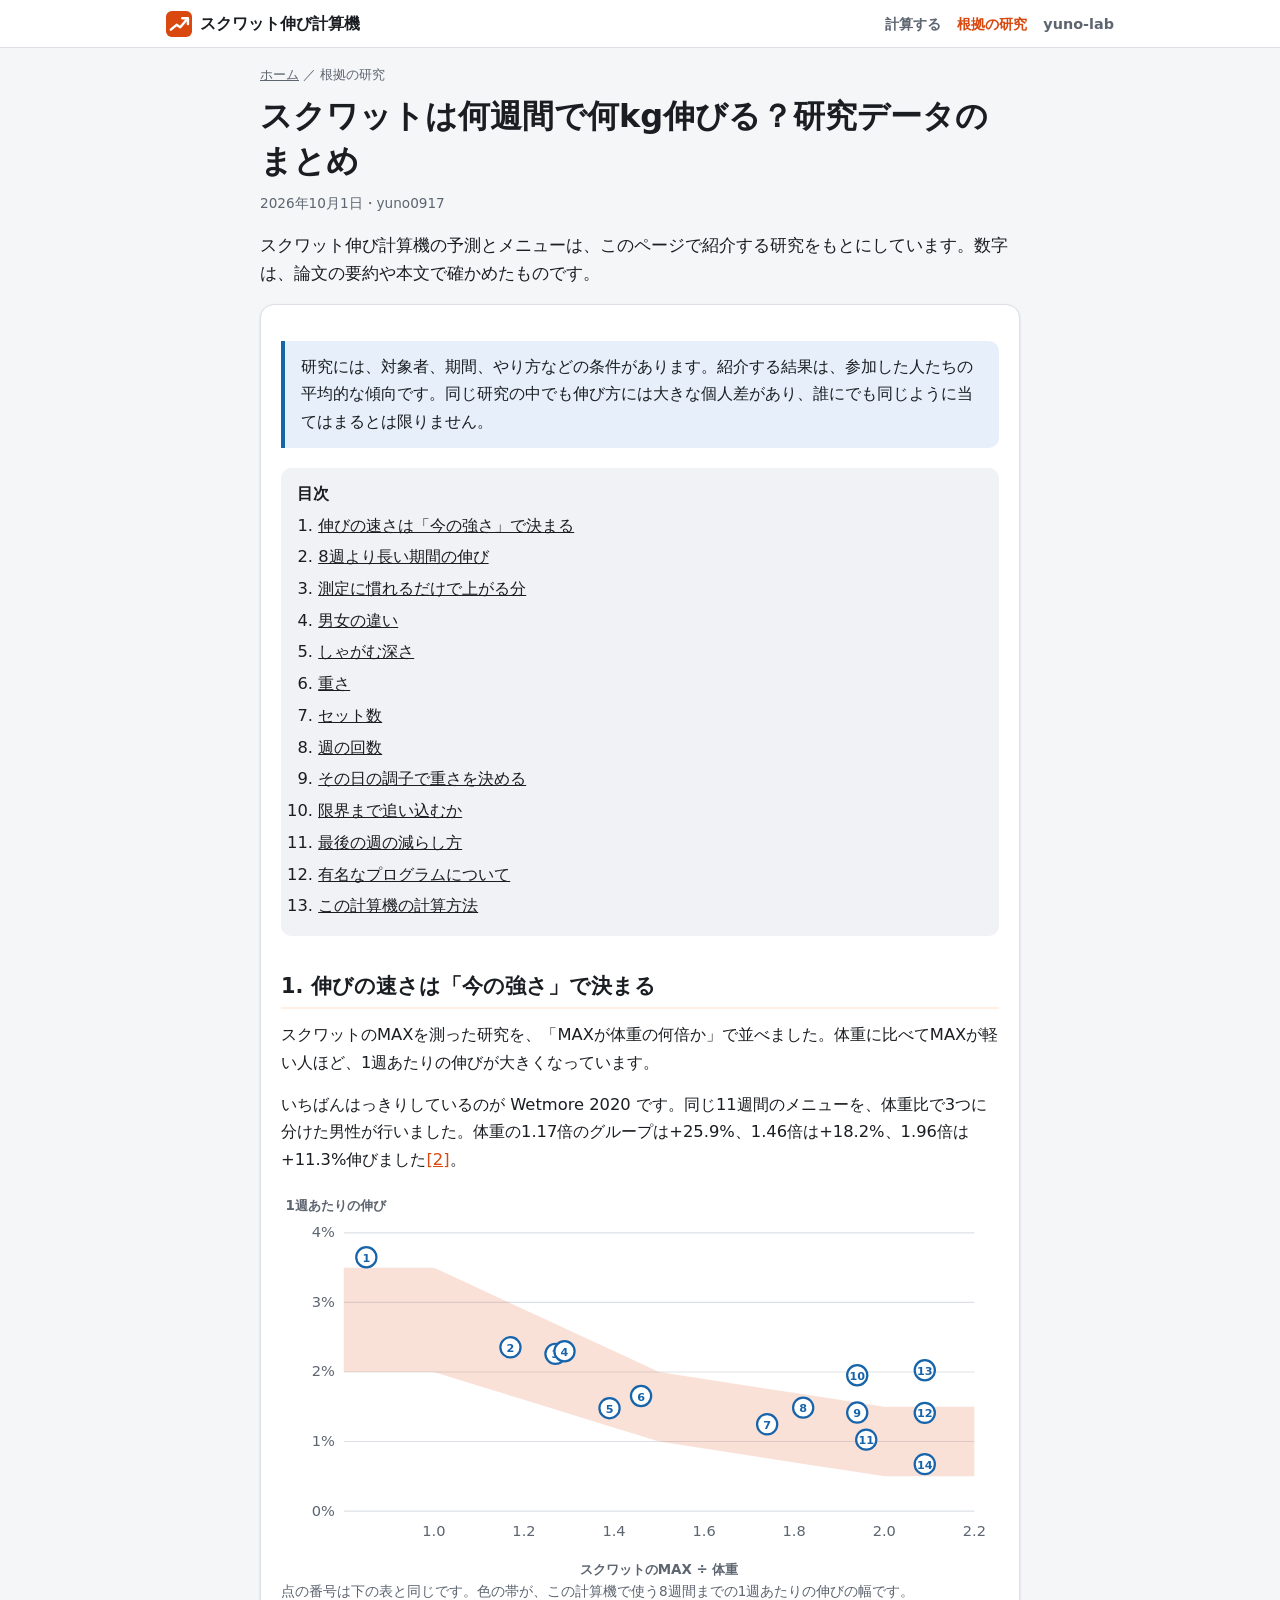
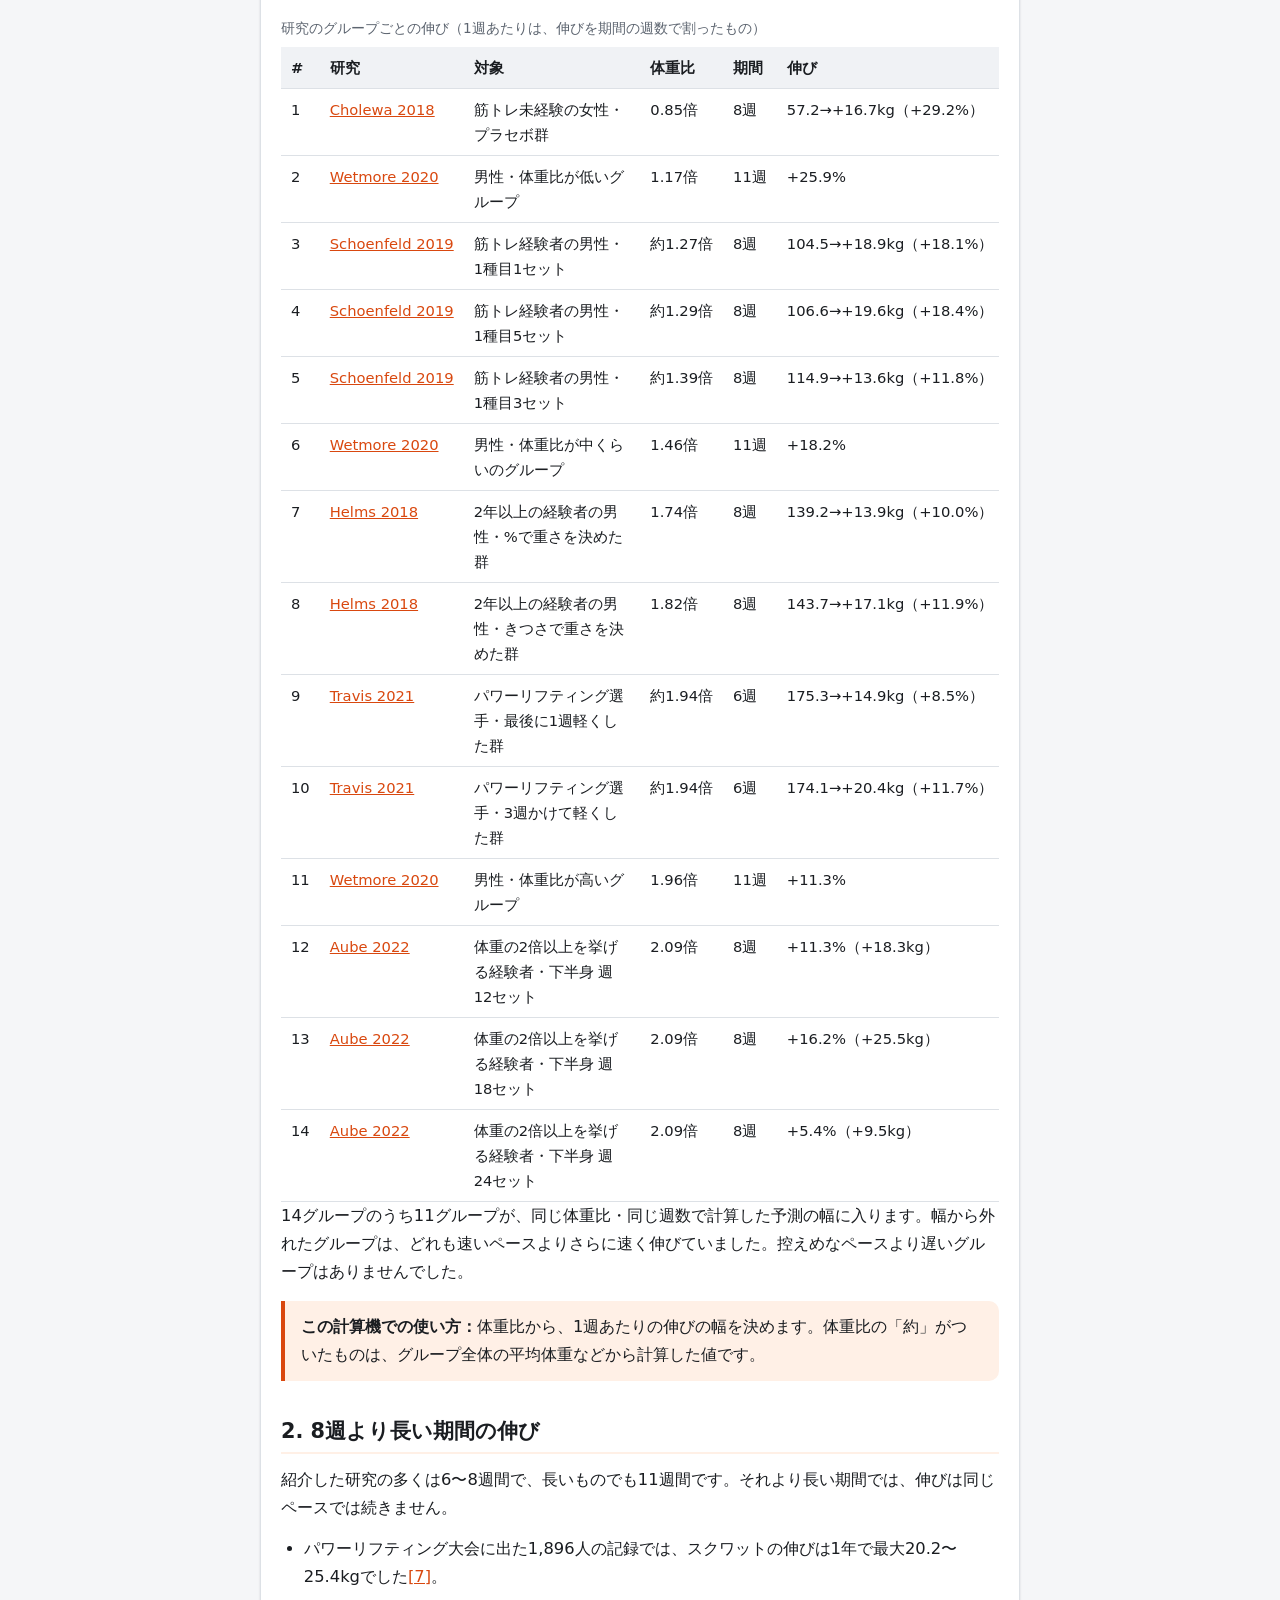
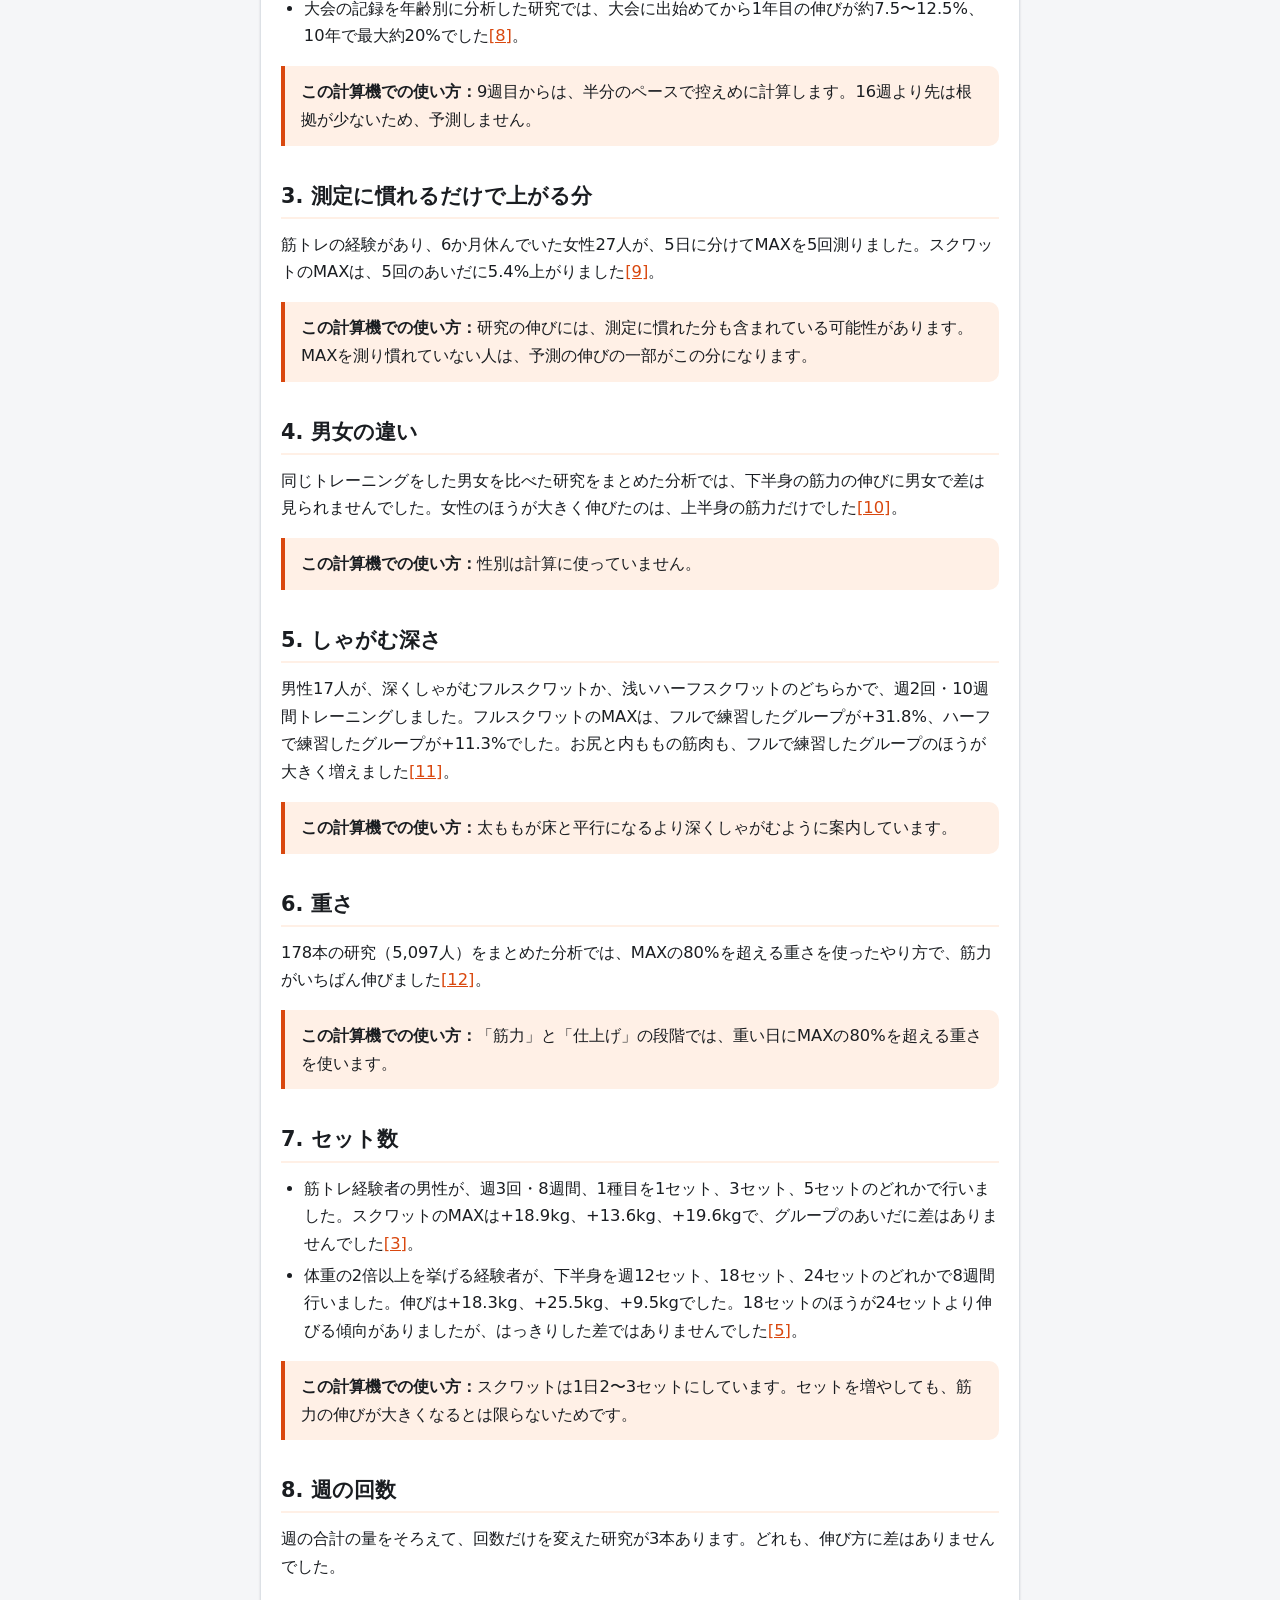
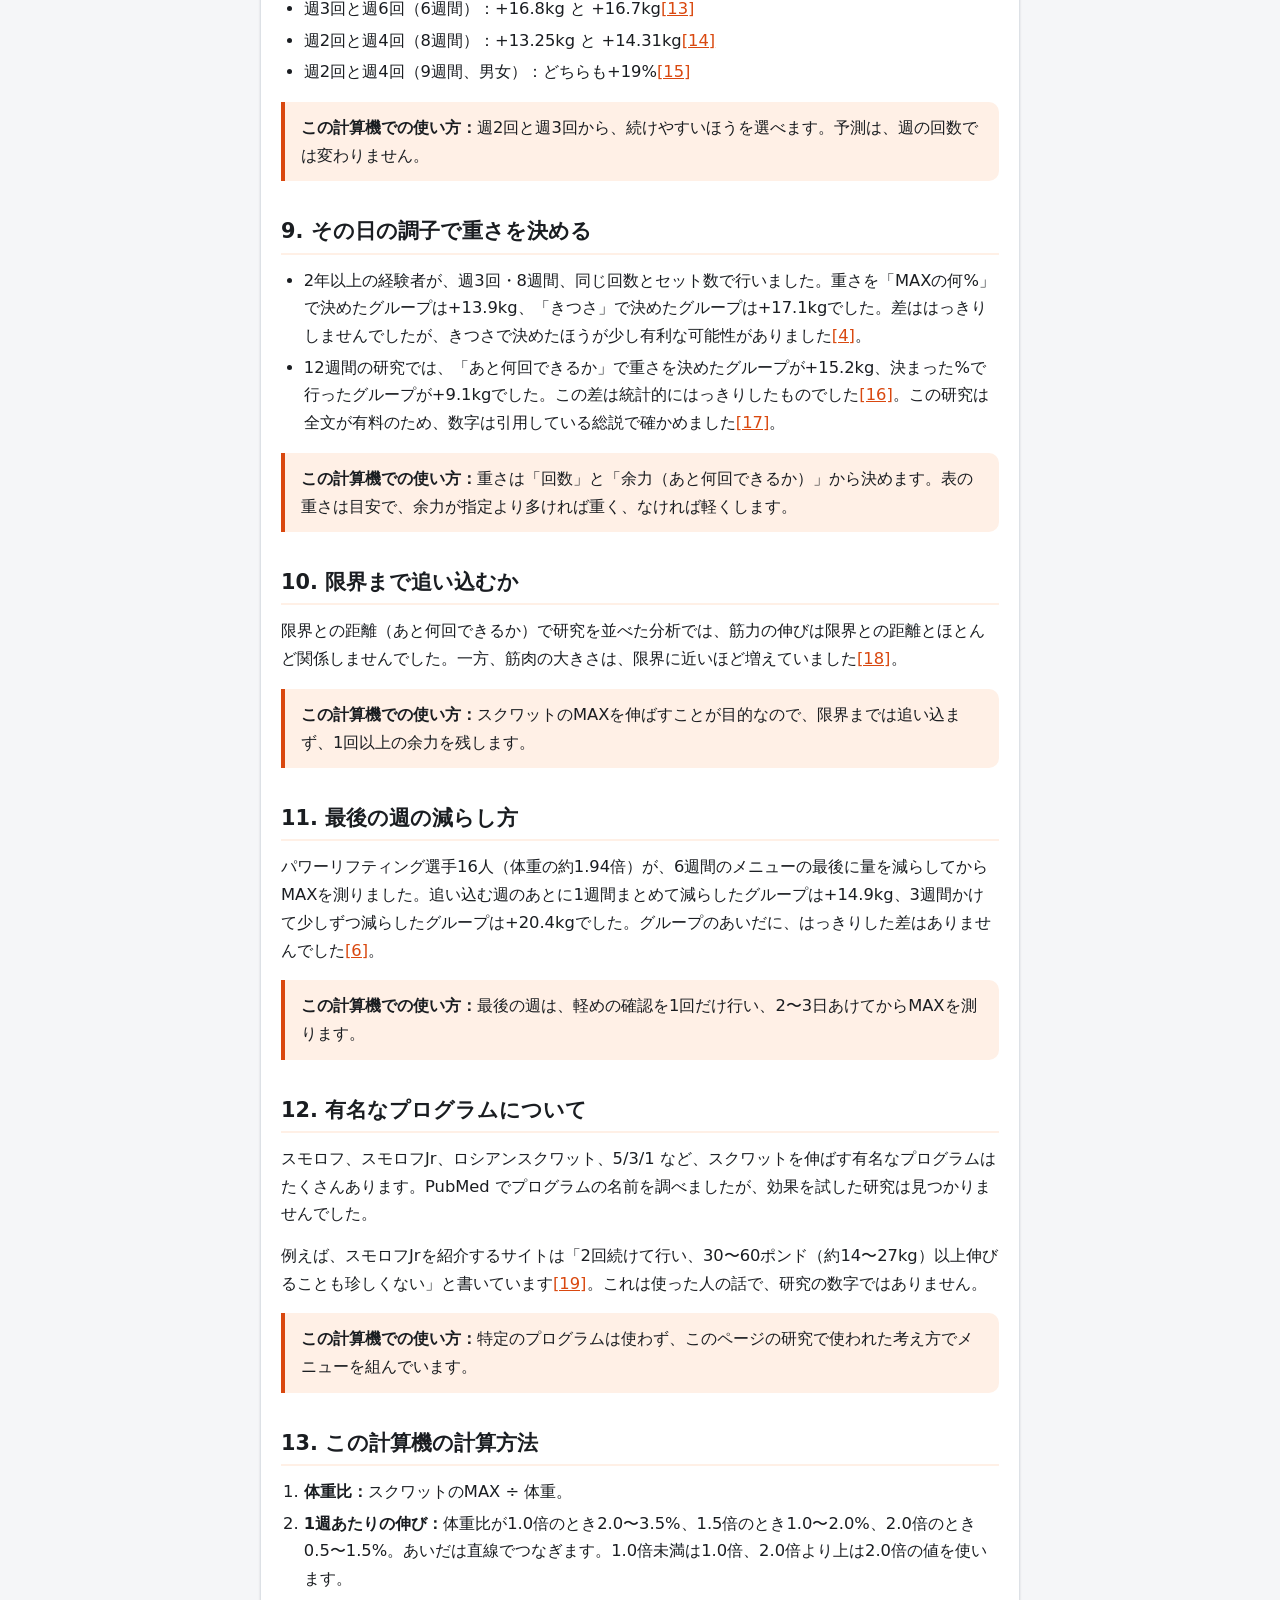
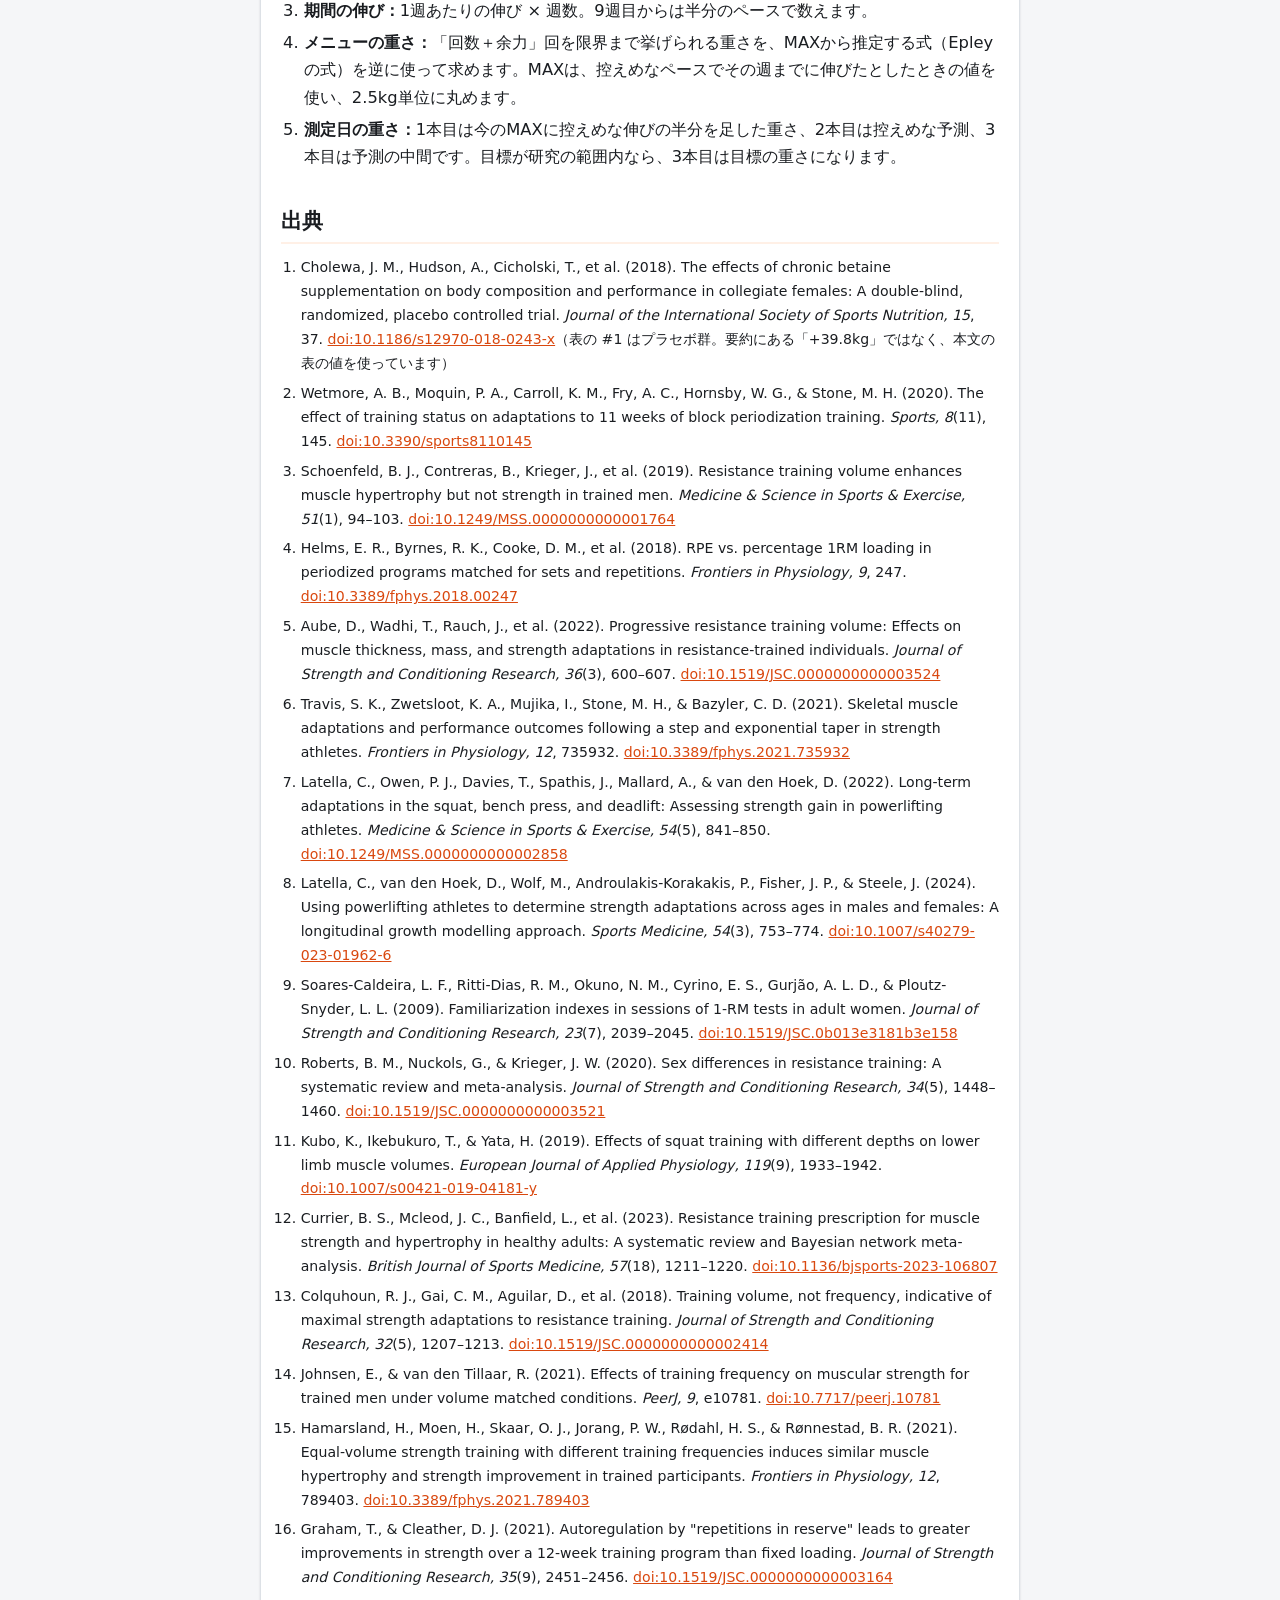
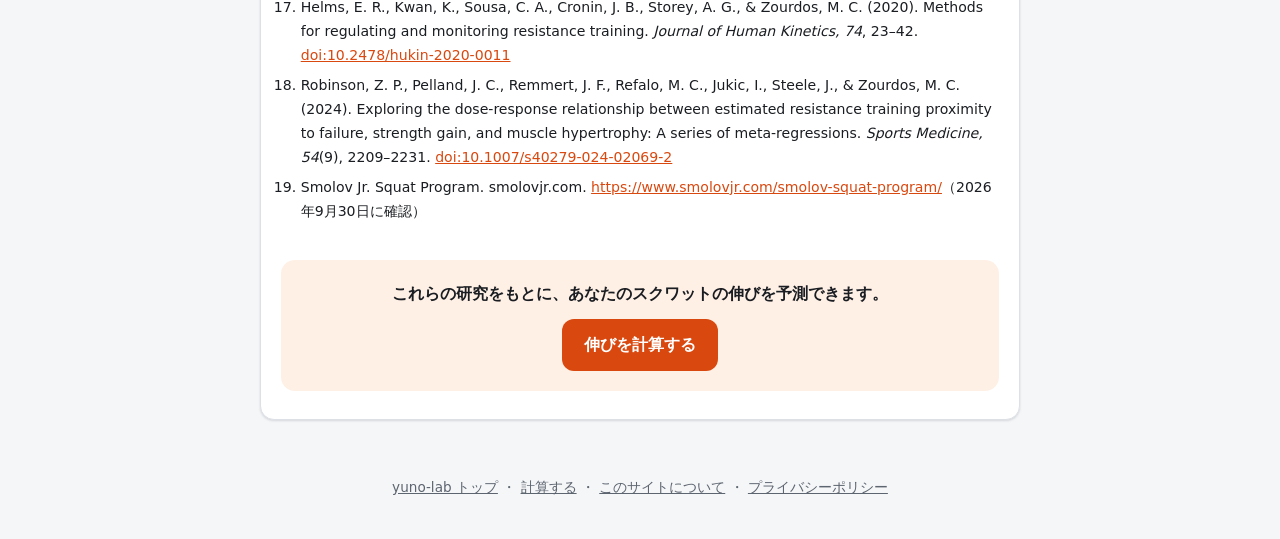
==== evidence.html @ 6ca1b0c9 "Add squat progress calculator Predicts squat 1RM gain over 4-16 weeks from strength relative to body" ====
<!doctype html>
<html lang="ja">
<head>
<meta charset="utf-8">
<meta name="viewport" content="width=device-width, initial-scale=1, viewport-fit=cover">
<title>スクワットは何週間で何kg伸びる？研究データのまとめ｜スクワット伸び計算機</title>
<meta name="description" content="スクワットのMAXが何週間でどれくらい伸びるかを、研究のデータでまとめました。今の強さ（体重比）による違い、重さ、セット数、週の回数、余力、しゃがむ深さ、最後の週の減らし方まで、出典つきで紹介します。">
<link rel="canonical" href="https://yuno-lab.com/squat-goal/evidence.html">
<meta property="og:type" content="article">
<meta property="og:title" content="スクワットは何週間で何kg伸びる？研究データのまとめ">
<meta property="og:description" content="スクワットの伸びを、今の強さ・重さ・セット数・週の回数などのテーマごとに、研究の数字で出典つきでまとめました。">
<meta property="og:url" content="https://yuno-lab.com/squat-goal/evidence.html">
<meta property="og:image" content="https://yuno-lab.com/squat-goal/og.png">
<meta name="twitter:card" content="summary_large_image">
<meta name="theme-color" content="#d9480f">
<link rel="icon" href="favicon.svg" type="image/svg+xml">
<link rel="stylesheet" href="css/style.css">
<script type="application/ld+json">
{
  "@context": "https://schema.org",
  "@type": "Article",
  "headline": "スクワットは何週間で何kg伸びる？研究データのまとめ",
  "description": "スクワットのMAXの伸びを、研究のデータでテーマごとに出典つきでまとめました。",
  "datePublished": "2026-10-01",
  "dateModified": "2026-10-01",
  "inLanguage": "ja",
  "author": { "@type": "Person", "name": "yuno0917", "url": "https://github.com/yuno0917" },
  "image": "https://yuno-lab.com/squat-goal/og.png",
  "mainEntityOfPage": "https://yuno-lab.com/squat-goal/evidence.html"
}
</script>
<script async src="https://pagead2.googlesyndication.com/pagead/js/adsbygoogle.js?client=ca-pub-7280043806672538"
     crossorigin="anonymous"></script>
</head>
<body>

<nav class="topnav" aria-label="サイト内">
  <div class="wrap">
    <a class="brand" href="index.html"><img src="favicon.svg" alt="" width="26" height="26">スクワット伸び計算機</a>
    <ul>
      <li><a class="navlink" href="index.html">計算する</a></li>
      <li><a class="navlink" href="evidence.html" aria-current="page">根拠の研究</a></li>
      <li><a class="navlink" href="/">yuno-lab</a></li>
    </ul>
  </div>
</nav>

<main class="wrap">
  <article class="post">
    <p class="breadcrumb"><a href="index.html">ホーム</a> ／ 根拠の研究</p>
    <header class="post-header">
      <h1>スクワットは何週間で何kg伸びる？研究データのまとめ</h1>
      <p class="post-meta"><time datetime="2026-10-01">2026年10月1日</time>・yuno0917</p>
      <p class="post-lead">スクワット伸び計算機の予測とメニューは、このページで紹介する研究をもとにしています。数字は、論文の要約や本文で確かめたものです。</p>
    </header>

    <div class="card post-body">
      <div class="callout info">
        <p>研究には、対象者、期間、やり方などの条件があります。紹介する結果は、参加した人たちの平均的な傾向です。同じ研究の中でも伸び方には大きな個人差があり、誰にでも同じように当てはまるとは限りません。</p>
      </div>

      <nav class="toc" aria-label="目次">
        <p>目次</p>
        <ol>
          <li><a href="#rate">伸びの速さは「今の強さ」で決まる</a></li>
          <li><a href="#long">8週より長い期間の伸び</a></li>
          <li><a href="#practice">測定に慣れるだけで上がる分</a></li>
          <li><a href="#sex">男女の違い</a></li>
          <li><a href="#depth">しゃがむ深さ</a></li>
          <li><a href="#load">重さ</a></li>
          <li><a href="#volume">セット数</a></li>
          <li><a href="#frequency">週の回数</a></li>
          <li><a href="#autoreg">その日の調子で重さを決める</a></li>
          <li><a href="#failure">限界まで追い込むか</a></li>
          <li><a href="#taper">最後の週の減らし方</a></li>
          <li><a href="#programs">有名なプログラムについて</a></li>
          <li><a href="#method">この計算機の計算方法</a></li>
        </ol>
      </nav>

      <h2 id="rate">1. 伸びの速さは「今の強さ」で決まる</h2>
      <p>スクワットのMAXを測った研究を、「MAXが体重の何倍か」で並べました。体重に比べてMAXが軽い人ほど、1週あたりの伸びが大きくなっています。</p>
      <p>いちばんはっきりしているのが Wetmore 2020 です。同じ11週間のメニューを、体重比で3つに分けた男性が行いました。体重の1.17倍のグループは+25.9%、1.46倍は+18.2%、1.96倍は+11.3%伸びました<a href="#ref-2">[2]</a>。</p>
      <div class="chart-box" id="scatter"></div>
      <p class="cite">点の番号は下の表と同じです。色の帯が、この計算機で使う8週間までの1週あたりの伸びの幅です。</p>
      <div class="table-wrap">
        <table class="data-table study-table">
          <caption>研究のグループごとの伸び（1週あたりは、伸びを期間の週数で割ったもの）</caption>
          <thead><tr><th scope="col">#</th><th scope="col">研究</th><th scope="col">対象</th><th scope="col">体重比</th><th scope="col">期間</th><th scope="col">伸び</th><th scope="col">1週あたり</th></tr></thead>
          <tbody id="study-rows"></tbody>
        </table>
      </div>
      <p>14グループのうち<span id="coverage">11</span>グループが、同じ体重比・同じ週数で計算した予測の幅に入ります。幅から外れたグループは、どれも速いペースよりさらに速く伸びていました。控えめなペースより遅いグループはありませんでした。</p>
      <div class="callout">
        <p><strong>この計算機での使い方：</strong>体重比から、1週あたりの伸びの幅を決めます。体重比の「約」がついたものは、グループ全体の平均体重などから計算した値です。</p>
      </div>

      <h2 id="long">2. 8週より長い期間の伸び</h2>
      <p>紹介した研究の多くは6〜8週間で、長いものでも11週間です。それより長い期間では、伸びは同じペースでは続きません。</p>
      <ul>
        <li>パワーリフティング大会に出た1,896人の記録では、スクワットの伸びは1年で最大20.2〜25.4kgでした<a href="#ref-7">[7]</a>。</li>
        <li>大会の記録を年齢別に分析した研究では、大会に出始めてから1年目の伸びが約7.5〜12.5%、10年で最大約20%でした<a href="#ref-8">[8]</a>。</li>
      </ul>
      <div class="callout">
        <p><strong>この計算機での使い方：</strong>9週目からは、半分のペースで控えめに計算します。16週より先は根拠が少ないため、予測しません。</p>
      </div>

      <h2 id="practice">3. 測定に慣れるだけで上がる分</h2>
      <p>筋トレの経験があり、6か月休んでいた女性27人が、5日に分けてMAXを5回測りました。スクワットのMAXは、5回のあいだに5.4%上がりました<a href="#ref-9">[9]</a>。</p>
      <div class="callout">
        <p><strong>この計算機での使い方：</strong>研究の伸びには、測定に慣れた分も含まれている可能性があります。MAXを測り慣れていない人は、予測の伸びの一部がこの分になります。</p>
      </div>

      <h2 id="sex">4. 男女の違い</h2>
      <p>同じトレーニングをした男女を比べた研究をまとめた分析では、下半身の筋力の伸びに男女で差は見られませんでした。女性のほうが大きく伸びたのは、上半身の筋力だけでした<a href="#ref-10">[10]</a>。</p>
      <div class="callout">
        <p><strong>この計算機での使い方：</strong>性別は計算に使っていません。</p>
      </div>

      <h2 id="depth">5. しゃがむ深さ</h2>
      <p>男性17人が、深くしゃがむフルスクワットか、浅いハーフスクワットのどちらかで、週2回・10週間トレーニングしました。フルスクワットのMAXは、フルで練習したグループが+31.8%、ハーフで練習したグループが+11.3%でした。お尻と内ももの筋肉も、フルで練習したグループのほうが大きく増えました<a href="#ref-11">[11]</a>。</p>
      <div class="callout">
        <p><strong>この計算機での使い方：</strong>太ももが床と平行になるより深くしゃがむように案内しています。</p>
      </div>

      <h2 id="load">6. 重さ</h2>
      <p>178本の研究（5,097人）をまとめた分析では、MAXの80%を超える重さを使ったやり方で、筋力がいちばん伸びました<a href="#ref-12">[12]</a>。</p>
      <div class="callout">
        <p><strong>この計算機での使い方：</strong>「筋力」と「仕上げ」の段階では、重い日にMAXの80%を超える重さを使います。</p>
      </div>

      <h2 id="volume">7. セット数</h2>
      <ul>
        <li>筋トレ経験者の男性が、週3回・8週間、1種目を1セット、3セット、5セットのどれかで行いました。スクワットのMAXは+18.9kg、+13.6kg、+19.6kgで、グループのあいだに差はありませんでした<a href="#ref-3">[3]</a>。</li>
        <li>体重の2倍以上を挙げる経験者が、下半身を週12セット、18セット、24セットのどれかで8週間行いました。伸びは+18.3kg、+25.5kg、+9.5kgでした。18セットのほうが24セットより伸びる傾向がありましたが、はっきりした差ではありませんでした<a href="#ref-5">[5]</a>。</li>
      </ul>
      <div class="callout">
        <p><strong>この計算機での使い方：</strong>スクワットは1日2〜3セットにしています。セットを増やしても、筋力の伸びが大きくなるとは限らないためです。</p>
      </div>

      <h2 id="frequency">8. 週の回数</h2>
      <p>週の合計の量をそろえて、回数だけを変えた研究が3本あります。どれも、伸び方に差はありませんでした。</p>
      <ul>
        <li>週3回と週6回（6週間）：+16.8kg と +16.7kg<a href="#ref-13">[13]</a></li>
        <li>週2回と週4回（8週間）：+13.25kg と +14.31kg<a href="#ref-14">[14]</a></li>
        <li>週2回と週4回（9週間、男女）：どちらも+19%<a href="#ref-15">[15]</a></li>
      </ul>
      <div class="callout">
        <p><strong>この計算機での使い方：</strong>週2回と週3回から、続けやすいほうを選べます。予測は、週の回数では変わりません。</p>
      </div>

      <h2 id="autoreg">9. その日の調子で重さを決める</h2>
      <ul>
        <li>2年以上の経験者が、週3回・8週間、同じ回数とセット数で行いました。重さを「MAXの何%」で決めたグループは+13.9kg、「きつさ」で決めたグループは+17.1kgでした。差ははっきりしませんでしたが、きつさで決めたほうが少し有利な可能性がありました<a href="#ref-4">[4]</a>。</li>
        <li>12週間の研究では、「あと何回できるか」で重さを決めたグループが+15.2kg、決まった%で行ったグループが+9.1kgでした。この差は統計的にはっきりしたものでした<a href="#ref-16">[16]</a>。この研究は全文が有料のため、数字は引用している総説で確かめました<a href="#ref-17">[17]</a>。</li>
      </ul>
      <div class="callout">
        <p><strong>この計算機での使い方：</strong>重さは「回数」と「余力（あと何回できるか）」から決めます。表の重さは目安で、余力が指定より多ければ重く、なければ軽くします。</p>
      </div>

      <h2 id="failure">10. 限界まで追い込むか</h2>
      <p>限界との距離（あと何回できるか）で研究を並べた分析では、筋力の伸びは限界との距離とほとんど関係しませんでした。一方、筋肉の大きさは、限界に近いほど増えていました<a href="#ref-18">[18]</a>。</p>
      <div class="callout">
        <p><strong>この計算機での使い方：</strong>スクワットのMAXを伸ばすことが目的なので、限界までは追い込まず、1回以上の余力を残します。</p>
      </div>

      <h2 id="taper">11. 最後の週の減らし方</h2>
      <p>パワーリフティング選手16人（体重の約1.94倍）が、6週間のメニューの最後に量を減らしてからMAXを測りました。追い込む週のあとに1週間まとめて減らしたグループは+14.9kg、3週間かけて少しずつ減らしたグループは+20.4kgでした。グループのあいだに、はっきりした差はありませんでした<a href="#ref-6">[6]</a>。</p>
      <div class="callout">
        <p><strong>この計算機での使い方：</strong>最後の週は、軽めの確認を1回だけ行い、2〜3日あけてからMAXを測ります。</p>
      </div>

      <h2 id="programs">12. 有名なプログラムについて</h2>
      <p>スモロフ、スモロフJr、ロシアンスクワット、5/3/1 など、スクワットを伸ばす有名なプログラムはたくさんあります。PubMed でプログラムの名前を調べましたが、効果を試した研究は見つかりませんでした。</p>
      <p>例えば、スモロフJrを紹介するサイトは「2回続けて行い、30〜60ポンド（約14〜27kg）以上伸びることも珍しくない」と書いています<a href="#ref-19">[19]</a>。これは使った人の話で、研究の数字ではありません。</p>
      <div class="callout">
        <p><strong>この計算機での使い方：</strong>特定のプログラムは使わず、このページの研究で使われた考え方でメニューを組んでいます。</p>
      </div>

      <h2 id="method">13. この計算機の計算方法</h2>
      <ol>
        <li><strong>体重比：</strong>スクワットのMAX ÷ 体重。</li>
        <li><strong>1週あたりの伸び：</strong>体重比が1.0倍のとき2.0〜3.5%、1.5倍のとき1.0〜2.0%、2.0倍のとき0.5〜1.5%。あいだは直線でつなぎます。1.0倍未満は1.0倍、2.0倍より上は2.0倍の値を使います。</li>
        <li><strong>期間の伸び：</strong>1週あたりの伸び × 週数。9週目からは半分のペースで数えます。</li>
        <li><strong>メニューの重さ：</strong>「回数＋余力」回を限界まで挙げられる重さを、MAXから推定する式（Epley の式）を逆に使って求めます。MAXは、控えめなペースでその週までに伸びたとしたときの値を使い、2.5kg単位に丸めます。</li>
        <li><strong>測定日の重さ：</strong>1本目は今のMAXに控えめな伸びの半分を足した重さ、2本目は控えめな予測、3本目は予測の中間です。目標が研究の範囲内なら、3本目は目標の重さになります。</li>
      </ol>

      <h2 id="refs">出典</h2>
      <ol class="ref-list">
        <li id="ref-1">Cholewa, J. M., Hudson, A., Cicholski, T., et al. (2018). The effects of chronic betaine supplementation on body composition and performance in collegiate females: A double-blind, randomized, placebo controlled trial. <i>Journal of the International Society of Sports Nutrition, 15</i>, 37. <a href="https://doi.org/10.1186/s12970-018-0243-x">doi:10.1186/s12970-018-0243-x</a>（表の #1 はプラセボ群。要約にある「+39.8kg」ではなく、本文の表の値を使っています）</li>
        <li id="ref-2">Wetmore, A. B., Moquin, P. A., Carroll, K. M., Fry, A. C., Hornsby, W. G., &amp; Stone, M. H. (2020). The effect of training status on adaptations to 11 weeks of block periodization training. <i>Sports, 8</i>(11), 145. <a href="https://doi.org/10.3390/sports8110145">doi:10.3390/sports8110145</a></li>
        <li id="ref-3">Schoenfeld, B. J., Contreras, B., Krieger, J., et al. (2019). Resistance training volume enhances muscle hypertrophy but not strength in trained men. <i>Medicine &amp; Science in Sports &amp; Exercise, 51</i>(1), 94–103. <a href="https://doi.org/10.1249/MSS.0000000000001764">doi:10.1249/MSS.0000000000001764</a></li>
        <li id="ref-4">Helms, E. R., Byrnes, R. K., Cooke, D. M., et al. (2018). RPE vs. percentage 1RM loading in periodized programs matched for sets and repetitions. <i>Frontiers in Physiology, 9</i>, 247. <a href="https://doi.org/10.3389/fphys.2018.00247">doi:10.3389/fphys.2018.00247</a></li>
        <li id="ref-5">Aube, D., Wadhi, T., Rauch, J., et al. (2022). Progressive resistance training volume: Effects on muscle thickness, mass, and strength adaptations in resistance-trained individuals. <i>Journal of Strength and Conditioning Research, 36</i>(3), 600–607. <a href="https://doi.org/10.1519/JSC.0000000000003524">doi:10.1519/JSC.0000000000003524</a></li>
        <li id="ref-6">Travis, S. K., Zwetsloot, K. A., Mujika, I., Stone, M. H., &amp; Bazyler, C. D. (2021). Skeletal muscle adaptations and performance outcomes following a step and exponential taper in strength athletes. <i>Frontiers in Physiology, 12</i>, 735932. <a href="https://doi.org/10.3389/fphys.2021.735932">doi:10.3389/fphys.2021.735932</a></li>
        <li id="ref-7">Latella, C., Owen, P. J., Davies, T., Spathis, J., Mallard, A., &amp; van den Hoek, D. (2022). Long-term adaptations in the squat, bench press, and deadlift: Assessing strength gain in powerlifting athletes. <i>Medicine &amp; Science in Sports &amp; Exercise, 54</i>(5), 841–850. <a href="https://doi.org/10.1249/MSS.0000000000002858">doi:10.1249/MSS.0000000000002858</a></li>
        <li id="ref-8">Latella, C., van den Hoek, D., Wolf, M., Androulakis-Korakakis, P., Fisher, J. P., &amp; Steele, J. (2024). Using powerlifting athletes to determine strength adaptations across ages in males and females: A longitudinal growth modelling approach. <i>Sports Medicine, 54</i>(3), 753–774. <a href="https://doi.org/10.1007/s40279-023-01962-6">doi:10.1007/s40279-023-01962-6</a></li>
        <li id="ref-9">Soares-Caldeira, L. F., Ritti-Dias, R. M., Okuno, N. M., Cyrino, E. S., Gurjão, A. L. D., &amp; Ploutz-Snyder, L. L. (2009). Familiarization indexes in sessions of 1-RM tests in adult women. <i>Journal of Strength and Conditioning Research, 23</i>(7), 2039–2045. <a href="https://doi.org/10.1519/JSC.0b013e3181b3e158">doi:10.1519/JSC.0b013e3181b3e158</a></li>
        <li id="ref-10">Roberts, B. M., Nuckols, G., &amp; Krieger, J. W. (2020). Sex differences in resistance training: A systematic review and meta-analysis. <i>Journal of Strength and Conditioning Research, 34</i>(5), 1448–1460. <a href="https://doi.org/10.1519/JSC.0000000000003521">doi:10.1519/JSC.0000000000003521</a></li>
        <li id="ref-11">Kubo, K., Ikebukuro, T., &amp; Yata, H. (2019). Effects of squat training with different depths on lower limb muscle volumes. <i>European Journal of Applied Physiology, 119</i>(9), 1933–1942. <a href="https://doi.org/10.1007/s00421-019-04181-y">doi:10.1007/s00421-019-04181-y</a></li>
        <li id="ref-12">Currier, B. S., Mcleod, J. C., Banfield, L., et al. (2023). Resistance training prescription for muscle strength and hypertrophy in healthy adults: A systematic review and Bayesian network meta-analysis. <i>British Journal of Sports Medicine, 57</i>(18), 1211–1220. <a href="https://doi.org/10.1136/bjsports-2023-106807">doi:10.1136/bjsports-2023-106807</a></li>
        <li id="ref-13">Colquhoun, R. J., Gai, C. M., Aguilar, D., et al. (2018). Training volume, not frequency, indicative of maximal strength adaptations to resistance training. <i>Journal of Strength and Conditioning Research, 32</i>(5), 1207–1213. <a href="https://doi.org/10.1519/JSC.0000000000002414">doi:10.1519/JSC.0000000000002414</a></li>
        <li id="ref-14">Johnsen, E., &amp; van den Tillaar, R. (2021). Effects of training frequency on muscular strength for trained men under volume matched conditions. <i>PeerJ, 9</i>, e10781. <a href="https://doi.org/10.7717/peerj.10781">doi:10.7717/peerj.10781</a></li>
        <li id="ref-15">Hamarsland, H., Moen, H., Skaar, O. J., Jorang, P. W., Rødahl, H. S., &amp; Rønnestad, B. R. (2021). Equal-volume strength training with different training frequencies induces similar muscle hypertrophy and strength improvement in trained participants. <i>Frontiers in Physiology, 12</i>, 789403. <a href="https://doi.org/10.3389/fphys.2021.789403">doi:10.3389/fphys.2021.789403</a></li>
        <li id="ref-16">Graham, T., &amp; Cleather, D. J. (2021). Autoregulation by "repetitions in reserve" leads to greater improvements in strength over a 12-week training program than fixed loading. <i>Journal of Strength and Conditioning Research, 35</i>(9), 2451–2456. <a href="https://doi.org/10.1519/JSC.0000000000003164">doi:10.1519/JSC.0000000000003164</a></li>
        <li id="ref-17">Helms, E. R., Kwan, K., Sousa, C. A., Cronin, J. B., Storey, A. G., &amp; Zourdos, M. C. (2020). Methods for regulating and monitoring resistance training. <i>Journal of Human Kinetics, 74</i>, 23–42. <a href="https://doi.org/10.2478/hukin-2020-0011">doi:10.2478/hukin-2020-0011</a></li>
        <li id="ref-18">Robinson, Z. P., Pelland, J. C., Remmert, J. F., Refalo, M. C., Jukic, I., Steele, J., &amp; Zourdos, M. C. (2024). Exploring the dose-response relationship between estimated resistance training proximity to failure, strength gain, and muscle hypertrophy: A series of meta-regressions. <i>Sports Medicine, 54</i>(9), 2209–2231. <a href="https://doi.org/10.1007/s40279-024-02069-2">doi:10.1007/s40279-024-02069-2</a></li>
        <li id="ref-19">Smolov Jr. Squat Program. smolovjr.com. <a href="https://www.smolovjr.com/smolov-squat-program/">https://www.smolovjr.com/smolov-squat-program/</a>（2026年9月30日に確認）</li>
      </ol>

      <div class="cta">
        <p>これらの研究をもとに、あなたのスクワットの伸びを予測できます。</p>
        <a class="btn-link" href="index.html">伸びを計算する</a>
      </div>
    </div>
  </article>
</main>

<footer class="site-footer">
  <div class="wrap">
    <a href="/">yuno-lab トップ</a>
    <span aria-hidden="true">・</span>
    <a href="index.html">計算する</a>
    <span aria-hidden="true">・</span>
    <a href="/about.html">このサイトについて</a>
    <span aria-hidden="true">・</span>
    <a href="/privacy.html">プライバシーポリシー</a>
  </div>
</footer>

<script src="js/sq-data.js"></script>
<script src="js/sq-calc.js"></script>
<script src="js/sq-chart.js"></script>
<script>
(function () {
  'use strict';
  const SQ = window.SQ;
  const D = SQ.DATA;
  const refNum = { cholewa2018: 1, wetmore2020: 2, schoenfeld2019: 3, helms2018: 4, aube2022: 5, travis2021: 6 };
  const box = document.getElementById('scatter');
  if (box) box.append(SQ.chart.scatterChart());
  const rows = document.getElementById('study-rows');
  D.studies.forEach((s, i) => {
    const r = SQ.studyRate(s);
    const tr = document.createElement('tr');
    const gain = s.pre != null ? s.pre + '→+' + s.gain + 'kg（+' + r.pct.toFixed(1) + '%）' : '+' + r.pct.toFixed(1) + '%' + (s.gainKg ? '（+' + s.gainKg + 'kg）' : '');
    const cells = [
      String(i + 1),
      D.refs[s.ref].short,
      s.who + (s.group ? '・' + s.group : ''),
      (s.approxRatio ? '約' : '') + s.ratio.toFixed(2) + '倍',
      s.weeks + '週',
      gain,
      r.perWeek.toFixed(1) + '%'
    ];
    cells.forEach((c, ci) => {
      const td = document.createElement(ci === 1 ? 'td' : 'td');
      if (ci === 1) {
        const a = document.createElement('a');
        a.href = '#ref-' + refNum[s.ref];
        a.textContent = c;
        td.append(a);
      } else td.textContent = c;
      if (ci === 2) td.className = 'wrap';
      tr.append(td);
    });
    rows.append(tr);
  });
  const cov = SQ.bandCoverage();
  document.getElementById('coverage').textContent = String(cov.inside);
})();
</script>
</body>
</html>
---- css/style.css ----
/* BIG3 メニューメーカー */

:root {
  --bg: #f5f6f8;
  --surface: #ffffff;
  --surface-2: #f0f2f5;
  --text: #1a1d21;
  --muted: #5d6570;
  --border: #dde1e6;
  --accent: #d9480f;
  --accent-hover: #bf3f0c;
  --accent-ink: #ffffff;
  --accent-soft: #fff0e6;
  --light: #1864ab;
  --light-soft: #e7f0fa;
  --test: #a61e4d;
  --test-soft: #fcebf1;
  --acc: #5f3dc4;
  --acc-soft: #efeafd;
  --error: #c92a2a;
  --error-soft: #fdecec;
  --radius: 14px;
  --shadow: 0 1px 2px rgba(16, 24, 40, .06), 0 1px 3px rgba(16, 24, 40, .08);
  color-scheme: light;
}

@media (prefers-color-scheme: dark) {
  :root {
    --bg: #0f1216;
    --surface: #171b21;
    --surface-2: #1f252c;
    --text: #e6e8eb;
    --muted: #9aa3ad;
    --border: #2b323a;
    --accent: #ff8b4d;
    --accent-hover: #ffa06b;
    --accent-ink: #1b0d05;
    --accent-soft: #2c1a10;
    --light: #74b0f0;
    --light-soft: #132436;
    --test: #f283a9;
    --test-soft: #34161f;
    --acc: #b3a1f7;
    --acc-soft: #221c38;
    --error: #ff8787;
    --error-soft: #3a1717;
    --shadow: none;
    color-scheme: dark;
  }
}

* { box-sizing: border-box; }

html { -webkit-text-size-adjust: 100%; }

body {
  margin: 0;
  background: var(--bg);
  color: var(--text);
  font-family: "Hiragino Sans", "Hiragino Kaku Gothic ProN", "Noto Sans JP", "Yu Gothic UI", "Yu Gothic", Meiryo, system-ui, sans-serif;
  font-size: 16px;
  line-height: 1.7;
  padding-top: env(safe-area-inset-top, 0px);
  padding-bottom: env(safe-area-inset-bottom, 0px);
}

[hidden] { display: none !important; }

a { color: var(--accent); }

.wrap {
  max-width: 980px;
  margin: 0 auto;
  padding-inline: 16px;
}

/* ---- ヘッダー ---- */
.site-header { padding-block: 32px 8px; }
.eyebrow {
  display: inline-block;
  margin: 0 0 6px;
  padding: 2px 10px;
  border-radius: 999px;
  background: var(--accent-soft);
  color: var(--accent);
  font-size: .8rem;
  font-weight: 700;
}
.site-header h1 {
  margin: 0;
  font-size: clamp(1.7rem, 6vw, 2.4rem);
  line-height: 1.25;
  letter-spacing: .02em;
}
.lead { margin: 10px 0 0; color: var(--muted); max-width: 44em; }

main { padding-bottom: 32px; }

/* ---- カード ---- */
.card {
  background: var(--surface);
  border: 1px solid var(--border);
  border-radius: var(--radius);
  padding: 20px;
  margin-block: 16px;
  box-shadow: var(--shadow);
}
h2 { font-size: 1.2rem; margin: 0 0 16px; line-height: 1.4; display: flex; align-items: center; gap: 10px; }
.step-num {
  display: inline-grid;
  place-items: center;
  width: 1.7em;
  height: 1.7em;
  border-radius: 50%;
  background: var(--accent);
  color: var(--accent-ink);
  font-size: .85rem;
  flex: none;
}
.hint { color: var(--muted); font-size: .85rem; margin: 8px 0 0; }

/* ---- フォーム ---- */
fieldset { border: 0; margin: 0 0 20px; padding: 0; min-width: 0; }
legend { font-weight: 700; margin-bottom: 8px; padding: 0; }

.seg { display: flex; flex-wrap: wrap; gap: 8px; }
.seg label { position: relative; flex: 1 1 180px; }
.seg-compact label { flex-basis: 96px; }
.seg input {
  position: absolute;
  inset: 0;
  width: 100%;
  height: 100%;
  margin: 0;
  opacity: 0;
  cursor: pointer;
}
.seg span {
  display: block;
  height: 100%;
  padding: 10px 12px;
  border: 1px solid var(--border);
  border-radius: 10px;
  background: var(--surface-2);
  text-align: center;
  font-weight: 700;
  line-height: 1.4;
  cursor: pointer;
}
.seg small { display: block; margin-top: 2px; font-weight: 400; font-size: .78rem; color: var(--muted); }
.seg input:checked + span {
  border-color: var(--accent);
  background: var(--accent-soft);
  box-shadow: inset 0 0 0 1px var(--accent);
}
.seg input:focus-visible + span { outline: 3px solid var(--accent); outline-offset: 2px; }

.lifts { display: grid; gap: 10px; margin-bottom: 20px; }
.lift-row {
  display: grid;
  grid-template-columns: 15em 1fr;
  align-items: center;
  gap: 8px 12px;
  padding: 12px;
  border: 1px solid var(--border);
  border-radius: 10px;
  background: var(--surface-2);
}
.lift-name { font-weight: 700; line-height: 1.4; white-space: nowrap; }
.lift-name small { margin-left: 6px; font-weight: 400; font-size: .75rem; color: var(--muted); }
.lift-row.is-off .inputs { opacity: .45; }
.inputs { display: flex; flex-wrap: wrap; align-items: center; gap: 8px; }
.inputs .mode-reps { display: inline-flex; flex-wrap: wrap; align-items: center; gap: 8px; }
.num { display: inline-flex; align-items: center; gap: 6px; }
.num input {
  width: 6.5em;
  padding: 8px 10px;
  border: 1px solid var(--border);
  border-radius: 8px;
  background: var(--surface);
  color: var(--text);
  font: inherit;
  font-size: 1.05rem;
  font-variant-numeric: tabular-nums;
}
.num input:focus { outline: 2px solid var(--accent); outline-offset: 1px; }
.num input:disabled { cursor: not-allowed; }
.times { color: var(--muted); }
.check { display: inline-flex; align-items: center; gap: 8px; cursor: pointer; }
.check input { width: 18px; height: 18px; margin: 0; accent-color: var(--accent); flex: none; }

@media (max-width: 560px) {
  .lift-row { grid-template-columns: 1fr; }
}

.error {
  margin: 0 0 16px;
  padding: 10px 12px;
  border-radius: 8px;
  background: var(--error-soft);
  color: var(--error);
  font-weight: 700;
}

button { font: inherit; cursor: pointer; }
.primary {
  width: 100%;
  padding: 14px 20px;
  border: 0;
  border-radius: 12px;
  background: var(--accent);
  color: var(--accent-ink);
  font-size: 1.1rem;
  font-weight: 800;
  letter-spacing: .05em;
}
.primary:hover { background: var(--accent-hover); }
.primary:focus-visible, .secondary:focus-visible { outline: 3px solid var(--accent); outline-offset: 2px; }
.secondary {
  padding: 10px 16px;
  border: 1px solid var(--border);
  border-radius: 10px;
  background: var(--surface);
  color: var(--text);
  font-weight: 700;
}
.secondary:hover { border-color: var(--accent); }
.actions { display: flex; flex-wrap: wrap; gap: 8px; margin-top: 16px; }

/* ---- 結果: 概要 ---- */
.summary-meta { margin: -8px 0 12px; color: var(--muted); }
.summary-list {
  list-style: none;
  margin: 0;
  padding: 0;
  display: grid;
  grid-template-columns: repeat(auto-fit, minmax(140px, 1fr));
  gap: 8px;
}
.summary-list li {
  display: flex;
  flex-direction: column;
  padding: 10px 12px;
  border-radius: 10px;
  background: var(--surface-2);
}
.sum-name { font-weight: 700; }
.sum-val { font-variant-numeric: tabular-nums; }
.sum-tm { color: var(--muted); font-size: .85rem; font-variant-numeric: tabular-nums; }
.share-box { margin-top: 12px; }
.share-box input {
  width: 100%;
  padding: 8px 10px;
  border: 1px solid var(--border);
  border-radius: 8px;
  background: var(--surface-2);
  color: var(--text);
  font: inherit;
  font-size: .85rem;
}
.share-status { margin: 6px 0 0; color: var(--muted); font-size: .85rem; }

/* ---- 結果: 週タブ ---- */
.tabs {
  position: sticky;
  top: env(safe-area-inset-top, 0px);
  z-index: 5;
  display: flex;
  gap: 6px;
  margin-top: 8px;
  padding: 8px 2px;
  overflow-x: auto;
  background: var(--bg);
  scrollbar-width: thin;
}
.tab {
  flex: 0 0 auto;
  display: flex;
  flex-direction: column;
  align-items: center;
  min-width: 64px;
  padding: 6px 10px;
  border: 1px solid var(--border);
  border-radius: 10px;
  background: var(--surface);
  color: var(--text);
  font-weight: 700;
  line-height: 1.35;
}
.tab-tag { font-size: .7rem; color: var(--muted); }
.tab.is-light .tab-tag { color: var(--light); }
.tab.is-test .tab-tag { color: var(--test); }
.tab[aria-selected="true"] { background: var(--accent); border-color: var(--accent); color: var(--accent-ink); }
.tab[aria-selected="true"] .tab-tag { color: inherit; }
.tab:focus-visible { outline: 3px solid var(--accent); outline-offset: 2px; }

/* ---- 結果: 週と日 ---- */
.week-head h3 { margin: 12px 0 4px; font-size: 1.3rem; display: flex; align-items: center; flex-wrap: wrap; gap: 8px; }
.week-note { margin: 0 0 12px; color: var(--muted); }
.days { display: grid; grid-template-columns: repeat(auto-fill, minmax(280px, 1fr)); gap: 12px; }
.day {
  padding: 16px;
  border: 1px solid var(--border);
  border-radius: var(--radius);
  background: var(--surface);
  box-shadow: var(--shadow);
}
.day-title { margin: 0 0 10px; font-size: 1.05rem; display: flex; align-items: center; gap: 8px; }
.ex-list { list-style: none; margin: 0; padding: 0; display: grid; gap: 10px; }
.ex {
  padding: 10px 12px;
  border-left: 4px solid var(--accent);
  border-radius: 10px;
  background: var(--surface-2);
}
.ex.is-light { border-left-color: var(--light); }
.ex.ex-acc { border-left-color: var(--acc); }
.ex-top { display: flex; align-items: center; gap: 6px; font-weight: 700; }
.ex-load { display: flex; align-items: baseline; flex-wrap: wrap; gap: 4px 12px; }
.ex-weight { font-size: 1.65rem; font-weight: 800; line-height: 1.2; font-variant-numeric: tabular-nums; }
.ex-weight small { margin-left: 2px; font-size: .9rem; font-weight: 700; }
.ex-sets { font-weight: 700; }
.ex-meta { display: flex; flex-wrap: wrap; gap: 2px 14px; color: var(--muted); font-size: .85rem; }

.badge {
  display: inline-block;
  padding: 1px 8px;
  border-radius: 999px;
  background: var(--accent-soft);
  color: var(--accent);
  font-size: .72rem;
  font-weight: 700;
  line-height: 1.6;
  white-space: nowrap;
}
.badge-light { background: var(--light-soft); color: var(--light); }
.badge-test { background: var(--test-soft); color: var(--test); }
.badge-acc { background: var(--acc-soft); color: var(--acc); }

.day-test { border-color: var(--test); }
.day-lead { margin: 0 0 12px; color: var(--muted); font-size: .88rem; }
.test-lift { margin-bottom: 14px; padding: 10px 12px; border-radius: 10px; background: var(--surface-2); }
.test-lift h5 { margin: 0 0 4px; font-size: 1rem; }
.test-steps { margin: 0; padding-left: 1.4em; font-variant-numeric: tabular-nums; }
.test-steps li { margin: 3px 0; line-height: 1.45; }
.ts-weight { font-weight: 700; }
.ts-note { display: block; color: var(--muted); font-size: .8rem; }
.test-steps li.is-attempt .ts-weight { color: var(--test); }
.test-next { margin: 6px 0 0; font-size: .88rem; }

.warmup-note { margin-top: 16px; color: var(--muted); font-size: .9rem; }

/* ---- 解説 ---- */
.article h2 { margin-top: 32px; }
.article h2:first-child { margin-top: 0; }
.article h3 { margin: 18px 0 4px; font-size: 1rem; }
.article p { margin: 0 0 8px; }
.article ol { padding-left: 1.3em; }
.table-wrap { overflow-x: auto; margin-top: 12px; }
.plan-table { width: 100%; min-width: 320px; border-collapse: collapse; font-size: .92rem; font-variant-numeric: tabular-nums; }
.plan-table caption { text-align: left; color: var(--muted); font-size: .85rem; padding-bottom: 6px; }
.plan-table th, .plan-table td { padding: 8px 10px; border-bottom: 1px solid var(--border); text-align: left; white-space: nowrap; }
.plan-table thead th { background: var(--surface-2); }
.plan-table tr.is-light td { color: var(--light); }
.plan-table tr.is-test td { color: var(--test); }
.disclaimer { padding: 12px 16px; border-radius: 10px; background: var(--surface-2); font-size: .9rem; }
.disclaimer p:last-child { margin-bottom: 0; }

/* ---- フッター ---- */
.site-footer { padding-block: 8px 40px; text-align: center; color: var(--muted); font-size: .85rem; }
.site-footer a { color: inherit; }

/* ---- プライバシーポリシーなど本文ページ ---- */
.doc h2 { margin-top: 28px; }
.doc h2:first-of-type { margin-top: 0; }
.doc ul { padding-left: 1.3em; }
.back-link { display: inline-block; margin-top: 16px; }

/* ---- 上部ナビ ---- */
.topnav { border-bottom: 1px solid var(--border); background: var(--surface); }
.topnav .wrap {
  display: flex;
  flex-wrap: wrap;
  align-items: center;
  justify-content: space-between;
  gap: 6px 16px;
  padding-block: 10px;
}
.brand { display: inline-flex; align-items: center; gap: 8px; color: var(--text); font-weight: 800; text-decoration: none; }
.brand img { width: 26px; height: 26px; }
.topnav ul { display: flex; flex-wrap: wrap; gap: 4px 16px; margin: 0; padding: 0; list-style: none; }
.navlink { color: var(--muted); font-size: .9rem; font-weight: 700; text-decoration: none; }
.navlink:hover, .navlink[aria-current="page"] { color: var(--accent); }

/* ---- 記事ページ ---- */
.post { max-width: 760px; margin-inline: auto; }
.breadcrumb { margin: 16px 0 0; color: var(--muted); font-size: .8rem; }
.breadcrumb a { color: inherit; }
.post-header h1 { margin: 8px 0; font-size: clamp(1.5rem, 5vw, 2rem); line-height: 1.4; }
.post-meta { margin: 0; color: var(--muted); font-size: .85rem; }
.post-lead { margin: 16px 0 0; font-size: 1.05rem; }
.post-body { font-size: 1.02rem; }
.post-body h2 {
  display: block;
  margin: 36px 0 12px;
  padding-bottom: 6px;
  border-bottom: 2px solid var(--accent-soft);
  font-size: 1.3rem;
}
.post-body h3 { margin: 24px 0 8px; font-size: 1.08rem; }
.post-body p { margin: 0 0 14px; }
.post-body ul, .post-body ol { margin: 0 0 14px; padding-left: 1.4em; }
.post-body li { margin: 4px 0; }
.toc { margin: 20px 0 8px; padding: 12px 16px; border-radius: 10px; background: var(--surface-2); }
.toc p { margin: 0 0 4px; font-weight: 700; }
.toc ol { margin: 0; padding-left: 1.3em; }
.toc a { color: var(--text); }
.callout { margin: 16px 0; padding: 12px 16px; border-left: 4px solid var(--accent); border-radius: 0 10px 10px 0; background: var(--accent-soft); }
.callout.warn { border-left-color: var(--test); background: var(--test-soft); }
.callout.info { border-left-color: var(--light); background: var(--light-soft); }
.callout p:last-child, .callout ul:last-child { margin-bottom: 0; }
.data-table { width: 100%; min-width: 320px; border-collapse: collapse; font-size: .92rem; font-variant-numeric: tabular-nums; }
.data-table caption { padding-bottom: 6px; color: var(--muted); font-size: .85rem; text-align: left; }
.data-table th, .data-table td { padding: 8px 10px; border-bottom: 1px solid var(--border); text-align: left; vertical-align: top; }
.data-table thead th { background: var(--surface-2); white-space: nowrap; }
.cta { margin: 36px 0 8px; padding: 20px; border-radius: var(--radius); background: var(--accent-soft); text-align: center; }
.cta p { margin: 0 0 12px; font-weight: 700; }
.btn-link {
  display: inline-block;
  padding: 12px 22px;
  border-radius: 12px;
  background: var(--accent);
  color: var(--accent-ink);
  font-weight: 800;
  text-decoration: none;
}
.btn-link:hover { background: var(--accent-hover); }
.btn-link:focus-visible { outline: 3px solid var(--accent); outline-offset: 2px; }
.section-title { display: block; margin: 32px 0 12px; font-size: 1.1rem; }
.article-list {
  display: grid;
  grid-template-columns: repeat(auto-fill, minmax(260px, 1fr));
  gap: 12px;
  margin: 0;
  padding: 0;
  list-style: none;
}
.article-list a {
  display: block;
  height: 100%;
  padding: 16px;
  border: 1px solid var(--border);
  border-radius: var(--radius);
  background: var(--surface);
  color: var(--text);
  text-decoration: none;
  box-shadow: var(--shadow);
}
.article-list a:hover { border-color: var(--accent); }
.al-title { display: block; margin-bottom: 6px; font-weight: 800; line-height: 1.45; }
.al-desc { display: block; color: var(--muted); font-size: .88rem; line-height: 1.6; }
.calc {
  display: flex;
  flex-wrap: wrap;
  align-items: center;
  gap: 8px;
  margin: 12px 0 16px;
  padding: 16px;
  border-radius: 10px;
  background: var(--surface-2);
}
.calc-result { width: 100%; margin: 4px 0 0 !important; font-size: 1.2rem; font-weight: 800; font-variant-numeric: tabular-nums; }

/* ---- 印刷 ---- */
@media print {
  :root {
    --bg: #fff; --surface: #fff; --surface-2: #f3f4f6; --text: #000; --muted: #444; --border: #bbb;
    --accent: #b33c0c; --accent-soft: #fff; --light: #14508a; --light-soft: #fff;
    --test: #8a1a40; --test-soft: #fff; --acc: #4a2fa0; --acc-soft: #fff; --shadow: none;
    color-scheme: light;
  }
  body { font-size: 11pt; }
  .topnav, .site-header .eyebrow, .lead, #form-section, .tabs, .actions, .share-box, .article, .more-articles, .site-footer, .day-test button { display: none !important; }
  .site-header { padding-block: 0; }
  .week-panel[hidden] { display: block !important; }
  .week-panel { break-after: page; }
  .days { grid-template-columns: repeat(2, 1fr); }
  .day, .ex, .test-lift { break-inside: avoid; }
}

/* ---- ボディメイク メニューメーカー専用 ---- */
.sets-table { width: 100%; border-collapse: collapse; font-size: .92rem; font-variant-numeric: tabular-nums; }
.sets-table th, .sets-table td { padding: 6px 8px; border-bottom: 1px solid var(--border); text-align: left; vertical-align: middle; }
.sets-table thead th { background: var(--surface-2); white-space: nowrap; font-size: .85rem; }
.sets-table td.cell-num { white-space: nowrap; }
.sets-bar { position: relative; height: 8px; min-width: 80px; border-radius: 999px; background: var(--surface-2); overflow: hidden; }
.sets-bar span { position: absolute; inset: 0 auto 0 0; border-radius: 999px; background: var(--accent); }
.sets-bar.is-low span { background: var(--light); }
.rules { margin: 12px 0 0; padding: 12px 16px; border-radius: 10px; background: var(--surface-2); font-size: .92rem; }
.rules p { margin: 0 0 6px; }
.rules p:last-child { margin-bottom: 0; }
.ex-cue { margin: 4px 0 0; color: var(--muted); font-size: .82rem; line-height: 1.55; }
.badge-long { background: var(--acc-soft); color: var(--acc); }
.badge-part { background: var(--surface); color: var(--muted); border: 1px solid var(--border); }
.day-minutes { margin-left: auto; color: var(--muted); font-size: .85rem; font-weight: 700; white-space: nowrap; }
.ex.ex-iso { border-left-color: var(--acc); }
.ex-sets-big { font-size: 1.15rem; font-weight: 800; }
.cite { color: var(--muted); font-size: .85rem; }
.ref-list { padding-left: 1.4em; font-size: .88rem; }
.ref-list li { margin: 6px 0; word-break: break-word; }
.sets-table th[scope="row"] { white-space: nowrap; font-weight: 700; }
.sets-table td.cell-num.is-low { color: var(--light); font-weight: 700; }
@media (max-width: 480px) {
  .sets-table th:last-child, .sets-table td:last-child { display: none; }
  .sets-table th, .sets-table td { padding: 6px 6px; }
}

/* ---- スクワット伸び計算機専用 ---- */
.field-grid { display: grid; grid-template-columns: repeat(auto-fit, minmax(240px, 1fr)); gap: 16px 20px; margin-bottom: 20px; }
.field { display: flex; flex-direction: column; gap: 8px; min-width: 0; }
.field-name { font-weight: 700; }
.field-name small { margin-left: 8px; font-weight: 400; font-size: .78rem; color: var(--muted); }
.unit { color: var(--muted); font-size: .9rem; }
#reps-field { display: flex; flex-wrap: wrap; align-items: center; gap: 8px; }
#reps-field[hidden] { display: none !important; }
#reps-field .hint { width: 100%; margin: 0; }
.num input[name="liftR"] { width: 4.5em; }
.seg-mini label { flex-basis: 120px; }
.seg-mini span { padding: 6px 8px; font-size: .85rem; }
select {
  width: 100%;
  max-width: 12em;
  padding: 8px 10px;
  border: 1px solid var(--border);
  border-radius: 8px;
  background: var(--surface);
  color: var(--text);
  font: inherit;
  font-size: 1.05rem;
}
select:focus { outline: 2px solid var(--accent); outline-offset: 1px; }
.error-line { display: block; }

.big-range { display: flex; flex-direction: column; margin: 0 0 12px; line-height: 1.3; }
.big-label { color: var(--muted); font-size: .9rem; font-weight: 700; }
.big-num { font-size: clamp(2rem, 9vw, 2.8rem); font-weight: 800; color: var(--accent); font-variant-numeric: tabular-nums; }
.big-gain { font-weight: 700; font-variant-numeric: tabular-nums; }

.chart-box { margin: 4px 0 0; }
.chart { display: block; width: 100%; height: auto; }
.chart .grid { stroke: var(--border); stroke-width: 1; }
.chart .tick { fill: var(--muted); font-size: 13px; font-variant-numeric: tabular-nums; }
.chart .axis { fill: var(--muted); font-size: 12px; font-weight: 700; }
.chart .band { fill: var(--accent); fill-opacity: .16; }
.chart .line { fill: none; stroke: var(--accent); stroke-width: 2.5; }
.chart .target { stroke: var(--test); stroke-width: 2; stroke-dasharray: 7 5; }
.chart .target-label { fill: var(--test); font-size: 13px; font-weight: 700; }
.chart .dot-now { fill: var(--accent); }
.chart .end-label { fill: var(--accent); font-size: 14px; font-weight: 800; }
.chart .dot { fill: var(--surface); stroke: var(--light); stroke-width: 2; }
.chart .dot-num { fill: var(--light); font-size: 10px; font-weight: 800; }
.chart .you { stroke: var(--test); stroke-width: 2; stroke-dasharray: 5 4; }
.chart .you-label { fill: var(--test); font-size: 13px; font-weight: 700; }

.rate-notes { margin: 12px 0 0; padding-left: 1.2em; font-size: .92rem; }
.rate-notes li { margin: 4px 0; }
.cite-chip {
  display: inline-block;
  margin-left: 6px;
  padding: 0 8px;
  border: 1px solid var(--light);
  border-radius: 999px;
  color: var(--light);
  font-size: .72rem;
  font-weight: 700;
  line-height: 1.7;
  text-decoration: none;
  white-space: nowrap;
  vertical-align: 1px;
}
a.cite-chip:hover { background: var(--light-soft); }
.cite-none { border-color: var(--border); color: var(--muted); }

.verdict { margin-top: 16px; padding: 14px 16px; border-radius: 10px; border-left: 4px solid var(--accent); background: var(--accent-soft); }
.verdict p { margin: 0 0 6px; }
.verdict p:last-child { margin-bottom: 0; }
.verdict-title { font-size: 1.1rem; font-weight: 800; }
.verdict-likely { border-left-color: #2b8a3e; background: rgba(43, 138, 62, .1); }
.verdict-beyond { border-left-color: var(--test); background: var(--test-soft); }
.verdict-cite .cite-chip:first-child { margin-left: 0; }

.study-list { list-style: none; margin: 12px 0 0; padding: 0; display: grid; gap: 10px; }
.study { padding: 12px 14px; border-radius: 10px; background: var(--surface-2); border-left: 4px solid var(--light); }
.study-top { display: flex; flex-wrap: wrap; align-items: baseline; justify-content: space-between; gap: 4px 12px; }
.study-ratio { font-weight: 800; }
.study-ref { font-size: .85rem; font-weight: 700; }
.study p { margin: 2px 0 0; }
.study-who { color: var(--muted); font-size: .88rem; }
.study-result { font-weight: 700; font-variant-numeric: tabular-nums; }
.study-yours { color: var(--accent); font-weight: 700; font-size: .92rem; }
.more-link { margin: 12px 0 0; font-size: .9rem; }
.method-list { margin: 12px 0 0; padding-left: 1.2em; font-size: .92rem; }
.method-list li { margin: 4px 0; }
.study-table td, .study-table th { white-space: nowrap; }
.study-table td.wrap { white-space: normal; min-width: 12em; }

@media (max-width: 560px) {
  .chart .tick { font-size: 22px; }
  .chart .axis { font-size: 20px; }
  .chart .target-label, .chart .you-label { font-size: 22px; }
  .chart .end-label { font-size: 24px; }
  .chart .dot { r: 13px; }
  .chart .dot-num { font-size: 14px; }
}

@media print {
  .chart-box, .study-list, .rules, .method-list, .more-link, .verdict { break-inside: avoid; }
  .cite-chip { display: none; }
}
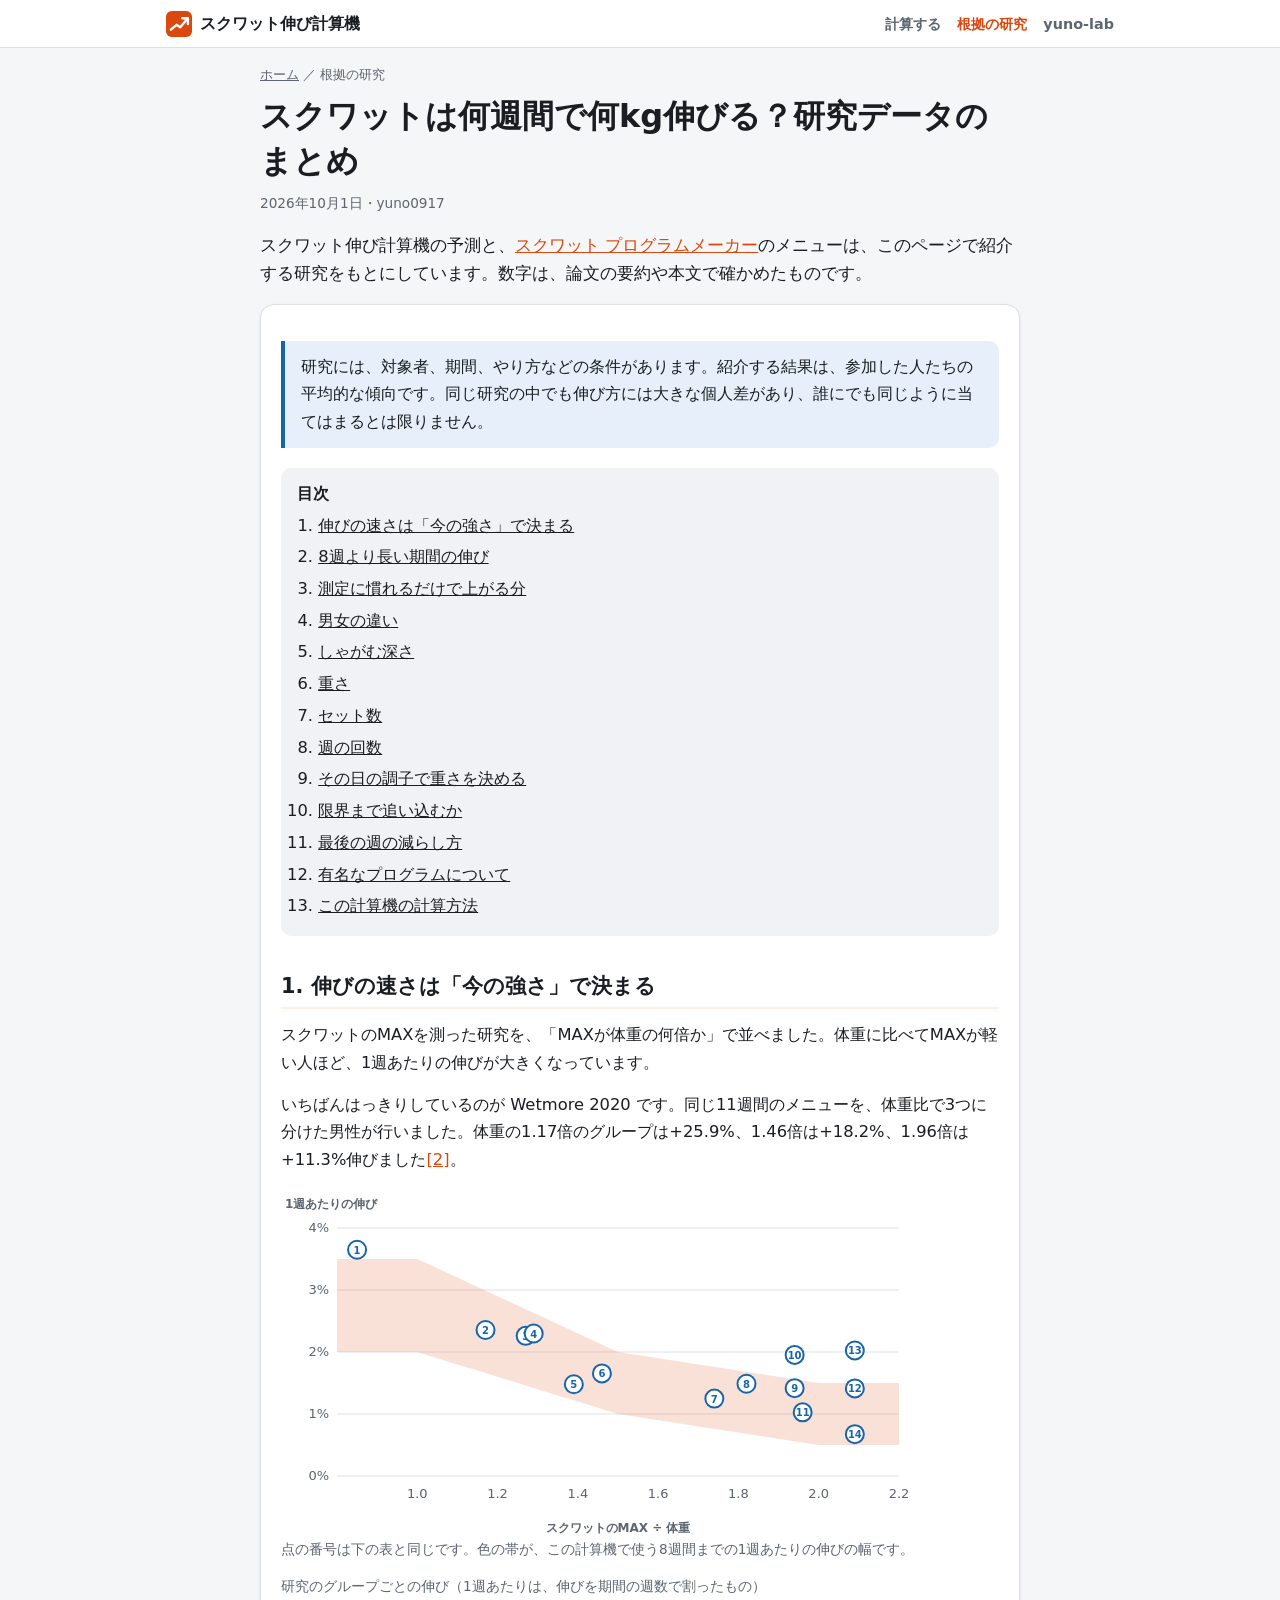
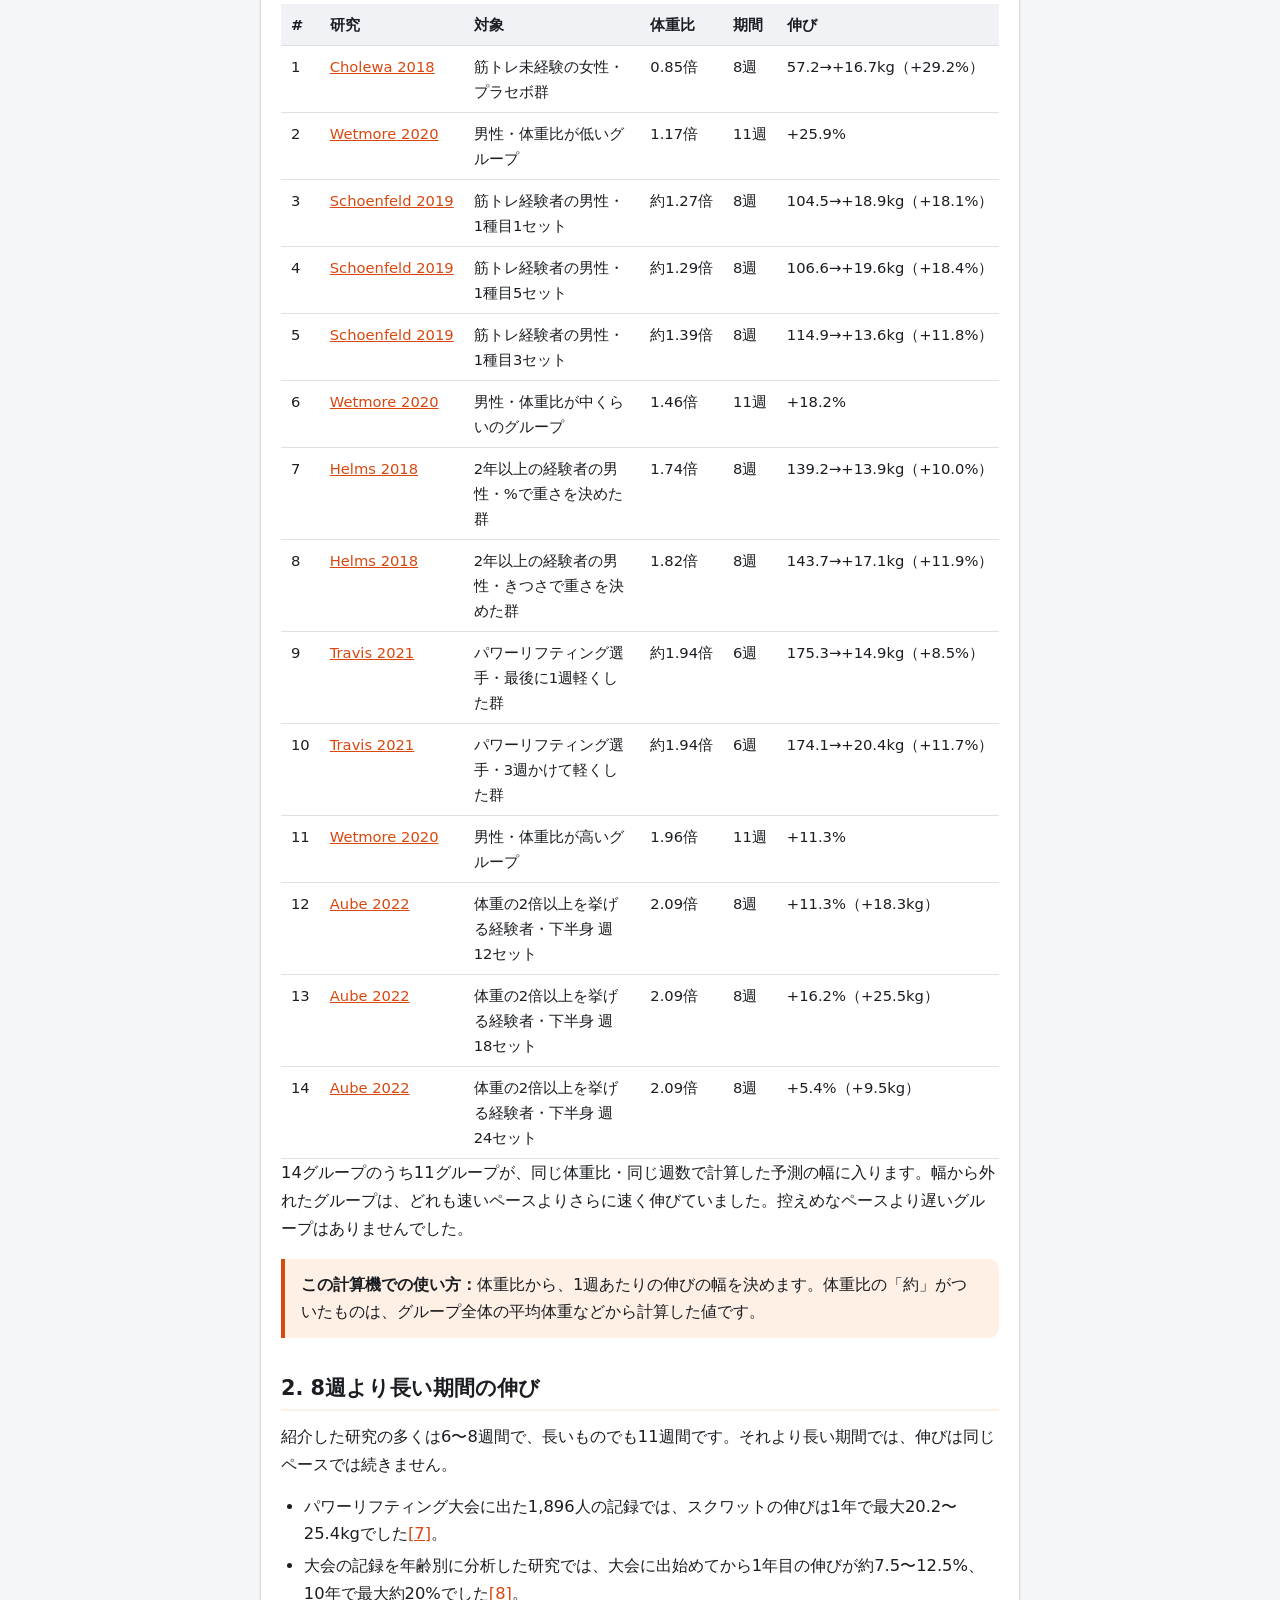
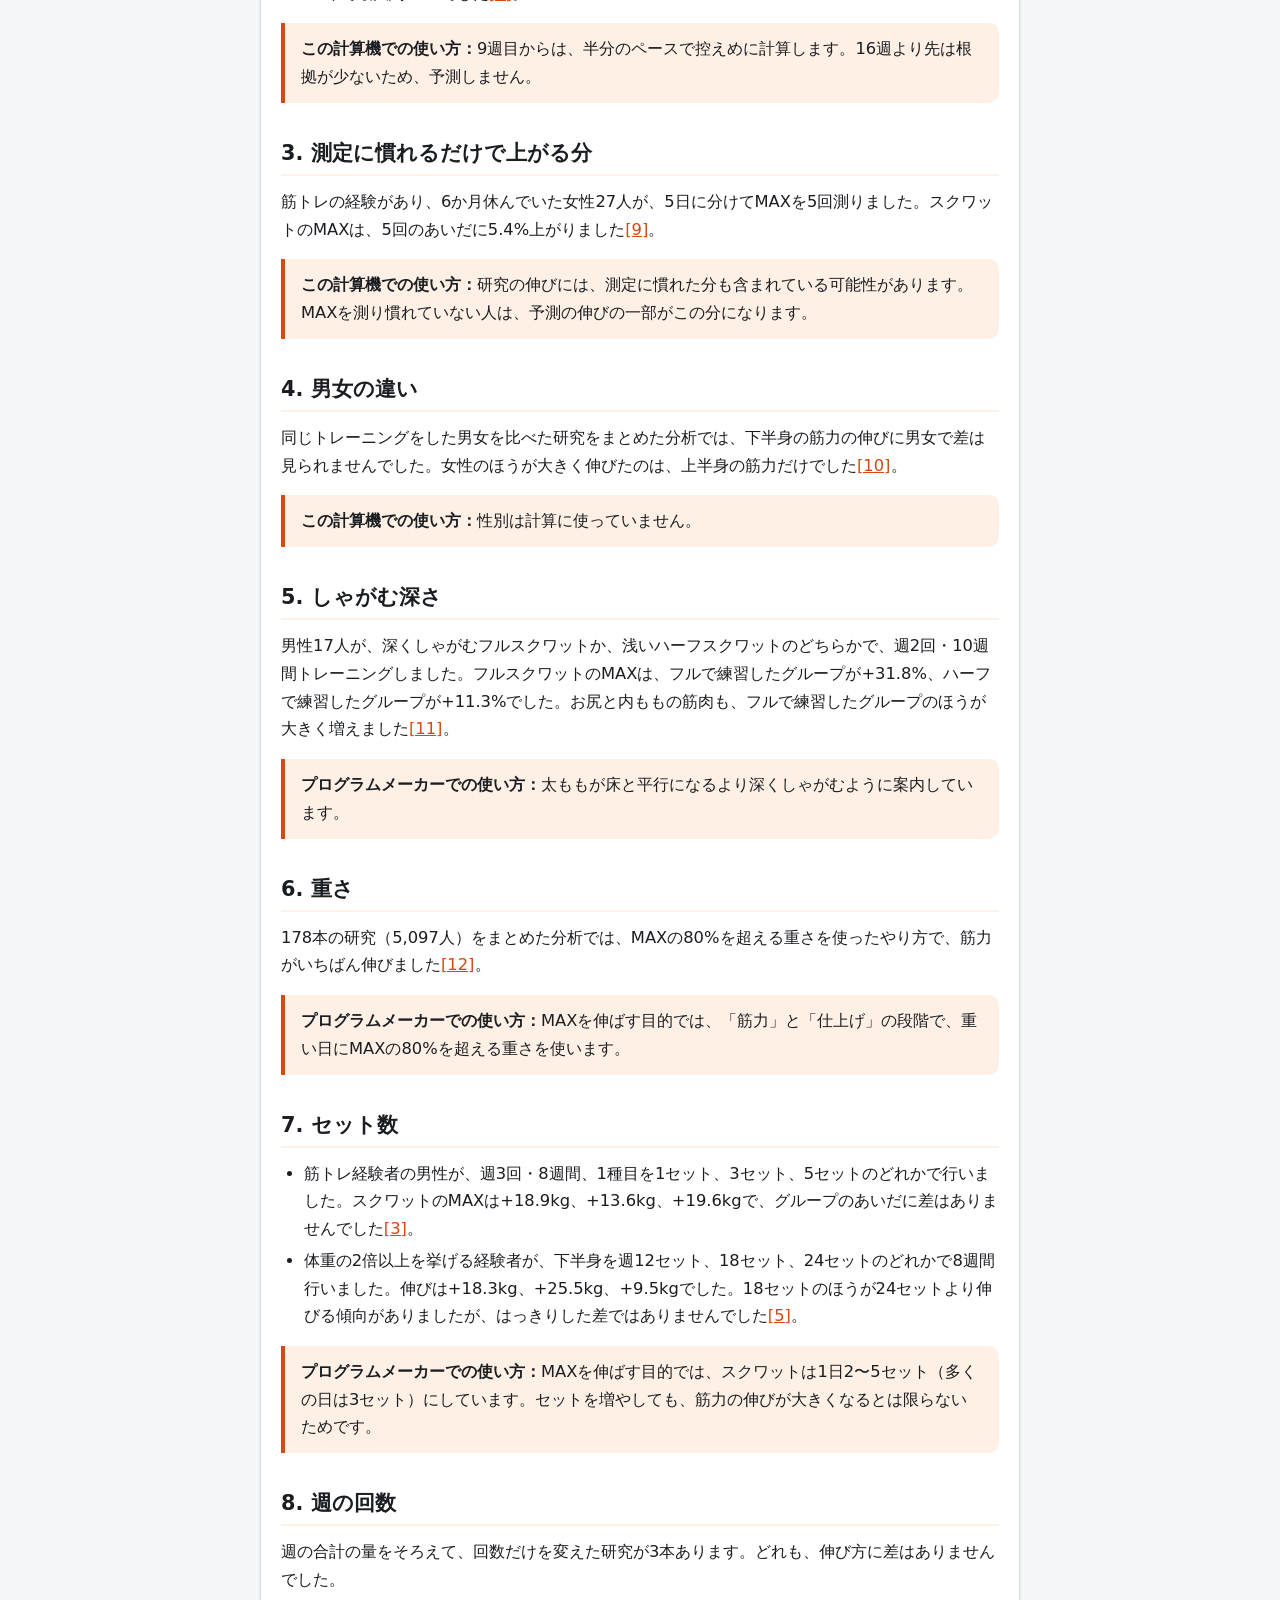
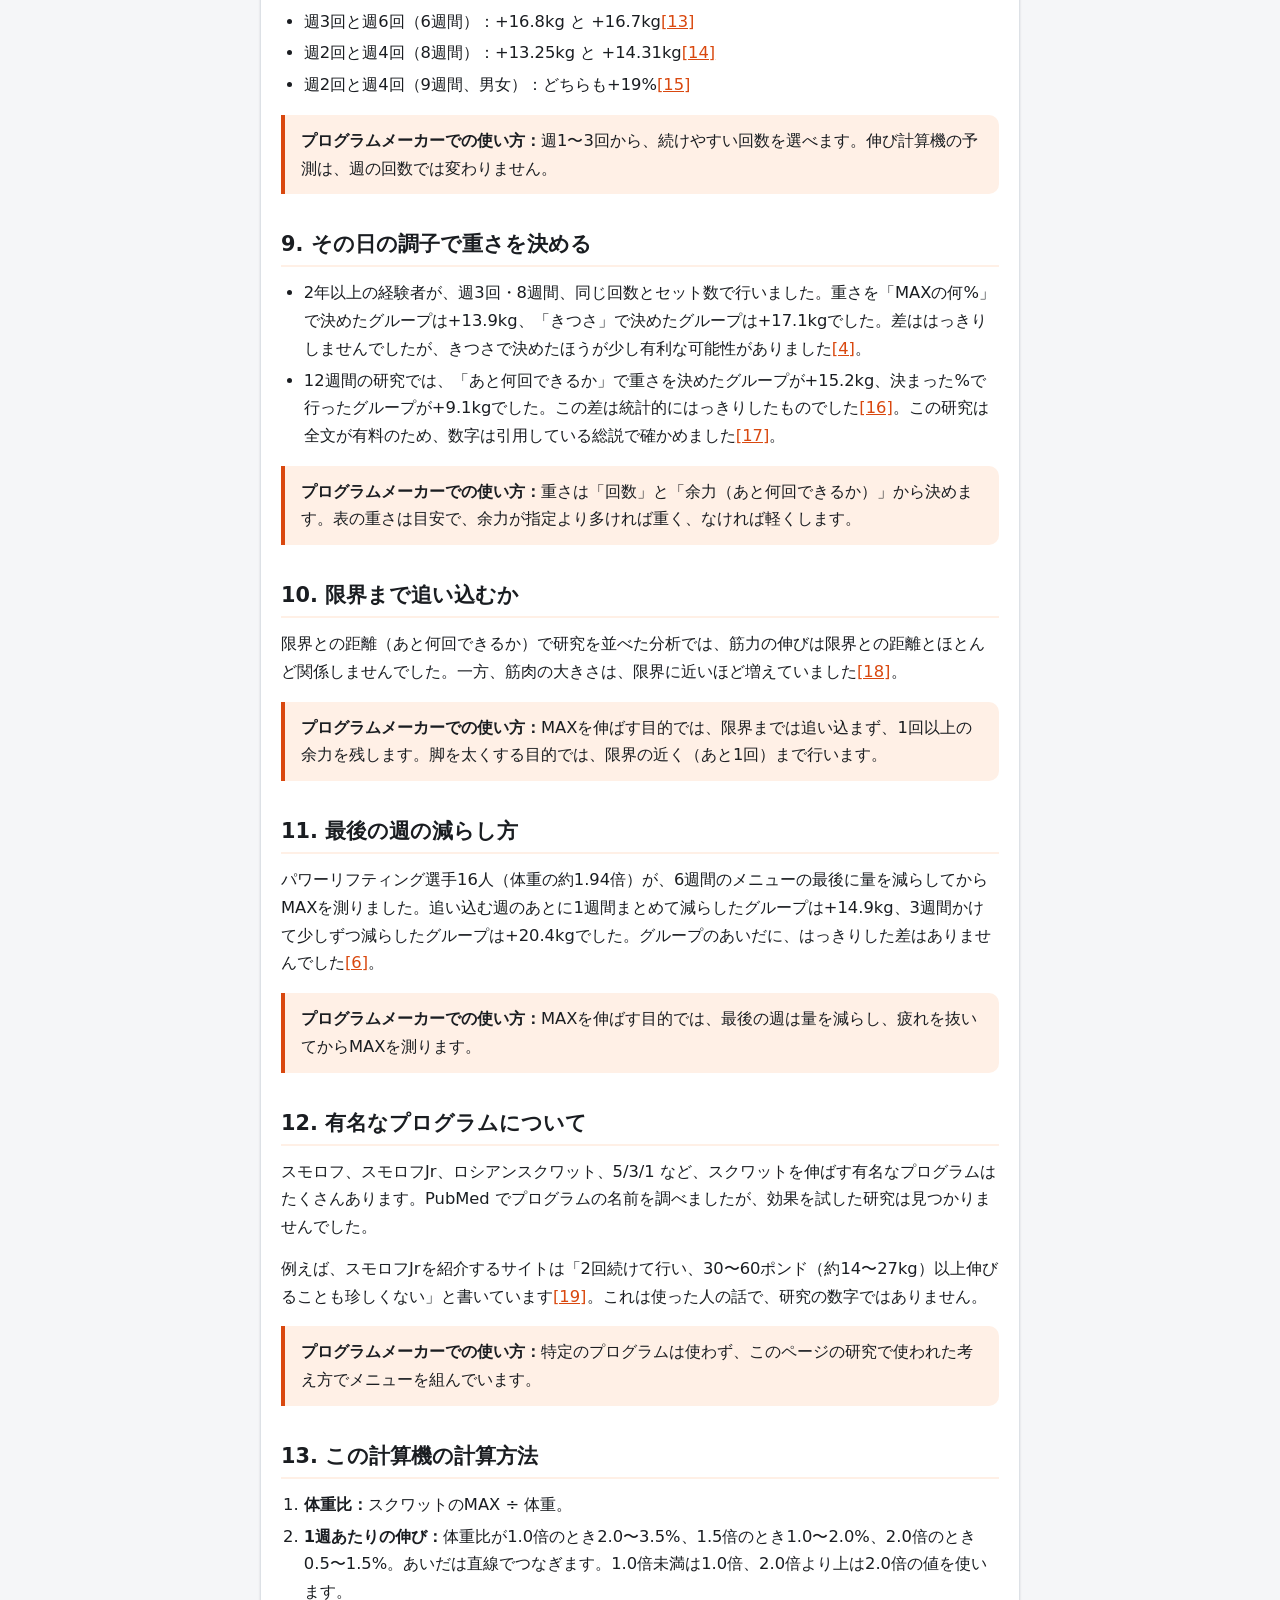
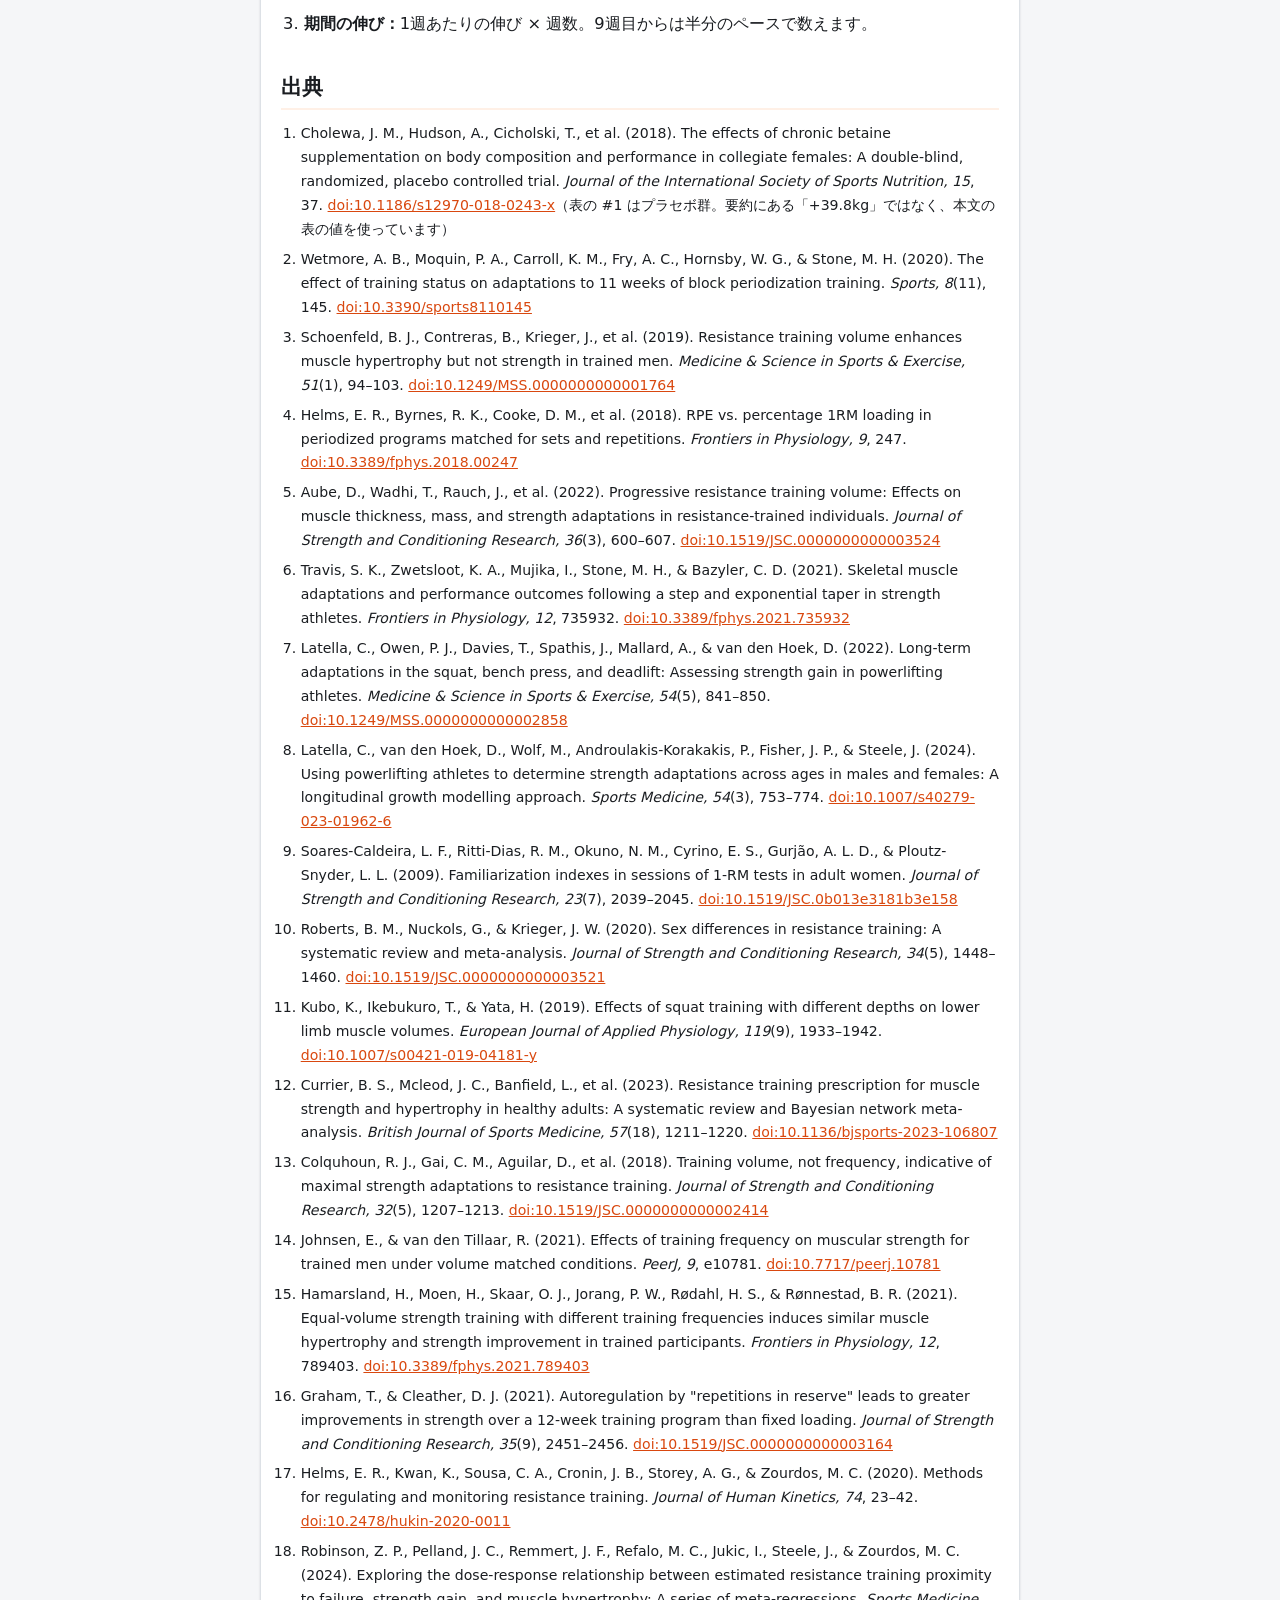
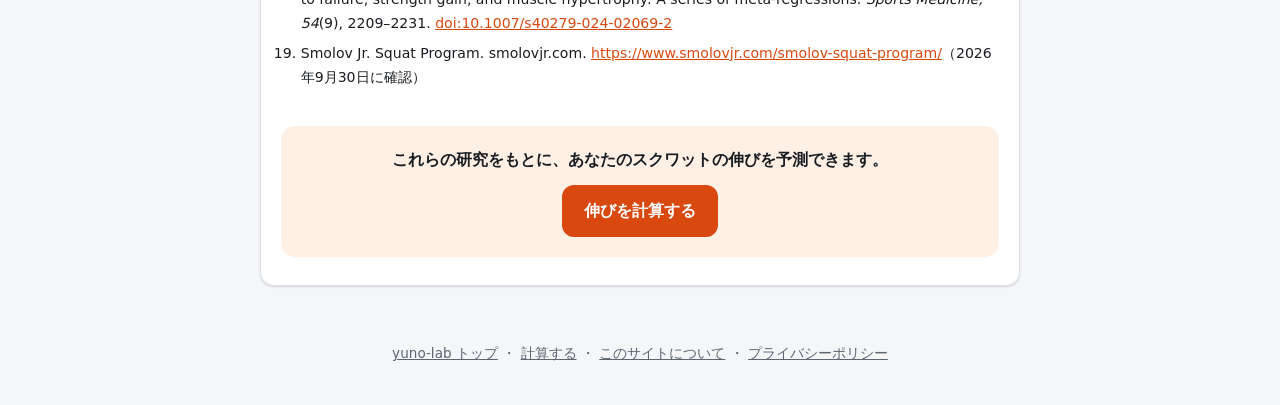
==== commit ea2b8301: "Simplify the page and hand the menu off to the program maker Drop the built-in squat menu (the squat" ====
--- a/evidence.html
+++ b/evidence.html
@@ -51,7 +51,7 @@
     <header class="post-header">
       <h1>スクワットは何週間で何kg伸びる？研究データのまとめ</h1>
       <p class="post-meta"><time datetime="2026-10-01">2026年10月1日</time>・yuno0917</p>
-      <p class="post-lead">スクワット伸び計算機の予測とメニューは、このページで紹介する研究をもとにしています。数字は、論文の要約や本文で確かめたものです。</p>
+      <p class="post-lead">スクワット伸び計算機の予測と、<a href="/squat-program/">スクワット プログラムメーカー</a>のメニューは、このページで紹介する研究をもとにしています。数字は、論文の要約や本文で確かめたものです。</p>
     </header>
 
     <div class="card post-body">
@@ -120,13 +120,13 @@
       <h2 id="depth">5. しゃがむ深さ</h2>
       <p>男性17人が、深くしゃがむフルスクワットか、浅いハーフスクワットのどちらかで、週2回・10週間トレーニングしました。フルスクワットのMAXは、フルで練習したグループが+31.8%、ハーフで練習したグループが+11.3%でした。お尻と内ももの筋肉も、フルで練習したグループのほうが大きく増えました<a href="#ref-11">[11]</a>。</p>
       <div class="callout">
-        <p><strong>この計算機での使い方：</strong>太ももが床と平行になるより深くしゃがむように案内しています。</p>
+        <p><strong>プログラムメーカーでの使い方：</strong>太ももが床と平行になるより深くしゃがむように案内しています。</p>
       </div>
 
       <h2 id="load">6. 重さ</h2>
       <p>178本の研究（5,097人）をまとめた分析では、MAXの80%を超える重さを使ったやり方で、筋力がいちばん伸びました<a href="#ref-12">[12]</a>。</p>
       <div class="callout">
-        <p><strong>この計算機での使い方：</strong>「筋力」と「仕上げ」の段階では、重い日にMAXの80%を超える重さを使います。</p>
+        <p><strong>プログラムメーカーでの使い方：</strong>MAXを伸ばす目的では、「筋力」と「仕上げ」の段階で、重い日にMAXの80%を超える重さを使います。</p>
       </div>
 
       <h2 id="volume">7. セット数</h2>
@@ -135,7 +135,7 @@
         <li>体重の2倍以上を挙げる経験者が、下半身を週12セット、18セット、24セットのどれかで8週間行いました。伸びは+18.3kg、+25.5kg、+9.5kgでした。18セットのほうが24セットより伸びる傾向がありましたが、はっきりした差ではありませんでした<a href="#ref-5">[5]</a>。</li>
       </ul>
       <div class="callout">
-        <p><strong>この計算機での使い方：</strong>スクワットは1日2〜3セットにしています。セットを増やしても、筋力の伸びが大きくなるとは限らないためです。</p>
+        <p><strong>プログラムメーカーでの使い方：</strong>MAXを伸ばす目的では、スクワットは1日2〜5セット（多くの日は3セット）にしています。セットを増やしても、筋力の伸びが大きくなるとは限らないためです。</p>
       </div>
 
       <h2 id="frequency">8. 週の回数</h2>
@@ -146,7 +146,7 @@
         <li>週2回と週4回（9週間、男女）：どちらも+19%<a href="#ref-15">[15]</a></li>
       </ul>
       <div class="callout">
-        <p><strong>この計算機での使い方：</strong>週2回と週3回から、続けやすいほうを選べます。予測は、週の回数では変わりません。</p>
+        <p><strong>プログラムメーカーでの使い方：</strong>週1〜3回から、続けやすい回数を選べます。伸び計算機の予測は、週の回数では変わりません。</p>
       </div>
 
       <h2 id="autoreg">9. その日の調子で重さを決める</h2>
@@ -155,26 +155,26 @@
         <li>12週間の研究では、「あと何回できるか」で重さを決めたグループが+15.2kg、決まった%で行ったグループが+9.1kgでした。この差は統計的にはっきりしたものでした<a href="#ref-16">[16]</a>。この研究は全文が有料のため、数字は引用している総説で確かめました<a href="#ref-17">[17]</a>。</li>
       </ul>
       <div class="callout">
-        <p><strong>この計算機での使い方：</strong>重さは「回数」と「余力（あと何回できるか）」から決めます。表の重さは目安で、余力が指定より多ければ重く、なければ軽くします。</p>
+        <p><strong>プログラムメーカーでの使い方：</strong>重さは「回数」と「余力（あと何回できるか）」から決めます。表の重さは目安で、余力が指定より多ければ重く、なければ軽くします。</p>
       </div>
 
       <h2 id="failure">10. 限界まで追い込むか</h2>
       <p>限界との距離（あと何回できるか）で研究を並べた分析では、筋力の伸びは限界との距離とほとんど関係しませんでした。一方、筋肉の大きさは、限界に近いほど増えていました<a href="#ref-18">[18]</a>。</p>
       <div class="callout">
-        <p><strong>この計算機での使い方：</strong>スクワットのMAXを伸ばすことが目的なので、限界までは追い込まず、1回以上の余力を残します。</p>
+        <p><strong>プログラムメーカーでの使い方：</strong>MAXを伸ばす目的では、限界までは追い込まず、1回以上の余力を残します。脚を太くする目的では、限界の近く（あと1回）まで行います。</p>
       </div>
 
       <h2 id="taper">11. 最後の週の減らし方</h2>
       <p>パワーリフティング選手16人（体重の約1.94倍）が、6週間のメニューの最後に量を減らしてからMAXを測りました。追い込む週のあとに1週間まとめて減らしたグループは+14.9kg、3週間かけて少しずつ減らしたグループは+20.4kgでした。グループのあいだに、はっきりした差はありませんでした<a href="#ref-6">[6]</a>。</p>
       <div class="callout">
-        <p><strong>この計算機での使い方：</strong>最後の週は、軽めの確認を1回だけ行い、2〜3日あけてからMAXを測ります。</p>
+        <p><strong>プログラムメーカーでの使い方：</strong>MAXを伸ばす目的では、最後の週は量を減らし、疲れを抜いてからMAXを測ります。</p>
       </div>
 
       <h2 id="programs">12. 有名なプログラムについて</h2>
       <p>スモロフ、スモロフJr、ロシアンスクワット、5/3/1 など、スクワットを伸ばす有名なプログラムはたくさんあります。PubMed でプログラムの名前を調べましたが、効果を試した研究は見つかりませんでした。</p>
       <p>例えば、スモロフJrを紹介するサイトは「2回続けて行い、30〜60ポンド（約14〜27kg）以上伸びることも珍しくない」と書いています<a href="#ref-19">[19]</a>。これは使った人の話で、研究の数字ではありません。</p>
       <div class="callout">
-        <p><strong>この計算機での使い方：</strong>特定のプログラムは使わず、このページの研究で使われた考え方でメニューを組んでいます。</p>
+        <p><strong>プログラムメーカーでの使い方：</strong>特定のプログラムは使わず、このページの研究で使われた考え方でメニューを組んでいます。</p>
       </div>
 
       <h2 id="method">13. この計算機の計算方法</h2>
@@ -182,8 +182,6 @@
         <li><strong>体重比：</strong>スクワットのMAX ÷ 体重。</li>
         <li><strong>1週あたりの伸び：</strong>体重比が1.0倍のとき2.0〜3.5%、1.5倍のとき1.0〜2.0%、2.0倍のとき0.5〜1.5%。あいだは直線でつなぎます。1.0倍未満は1.0倍、2.0倍より上は2.0倍の値を使います。</li>
         <li><strong>期間の伸び：</strong>1週あたりの伸び × 週数。9週目からは半分のペースで数えます。</li>
-        <li><strong>メニューの重さ：</strong>「回数＋余力」回を限界まで挙げられる重さを、MAXから推定する式（Epley の式）を逆に使って求めます。MAXは、控えめなペースでその週までに伸びたとしたときの値を使い、2.5kg単位に丸めます。</li>
-        <li><strong>測定日の重さ：</strong>1本目は今のMAXに控えめな伸びの半分を足した重さ、2本目は控えめな予測、3本目は予測の中間です。目標が研究の範囲内なら、3本目は目標の重さになります。</li>
       </ol>
 
       <h2 id="refs">出典</h2>
--- a/css/style.css
+++ b/css/style.css
@@ -1,4 +1,4 @@
-/* BIG3 メニューメーカー */
+/* yuno-lab ツール共通（BIG3・ボディメイク・スクワット・ベンチプレス） */
 
 :root {
   --bg: #f5f6f8;
@@ -75,7 +75,7 @@
 }
 
 /* ---- ヘッダー ---- */
-.site-header { padding-block: 32px 8px; }
+.site-header { padding-block: 24px 0; }
 .eyebrow {
   display: inline-block;
   margin: 0 0 6px;
@@ -92,7 +92,7 @@
   line-height: 1.25;
   letter-spacing: .02em;
 }
-.lead { margin: 10px 0 0; color: var(--muted); max-width: 44em; }
+.lead { margin: 6px 0 0; color: var(--muted); max-width: 44em; }
 
 main { padding-bottom: 32px; }
 
@@ -105,7 +105,7 @@
   margin-block: 16px;
   box-shadow: var(--shadow);
 }
-h2 { font-size: 1.2rem; margin: 0 0 16px; line-height: 1.4; display: flex; align-items: center; gap: 10px; }
+h2 { font-size: 1.2rem; margin: 0 0 12px; line-height: 1.4; display: flex; align-items: center; gap: 10px; }
 .step-num {
   display: inline-grid;
   place-items: center;
@@ -124,8 +124,9 @@
 legend { font-weight: 700; margin-bottom: 8px; padding: 0; }
 
 .seg { display: flex; flex-wrap: wrap; gap: 8px; }
-.seg label { position: relative; flex: 1 1 180px; }
-.seg-compact label { flex-basis: 96px; }
+/* 選択肢は、入るなら1行に同じ幅で並べる */
+.seg-compact { max-width: 480px; }
+.seg label { position: relative; flex: 1 1 0; min-width: max-content; }
 .seg input {
   position: absolute;
   inset: 0;
@@ -217,7 +218,7 @@
 .primary:hover { background: var(--accent-hover); }
 .primary:focus-visible, .secondary:focus-visible { outline: 3px solid var(--accent); outline-offset: 2px; }
 .secondary {
-  padding: 10px 16px;
+  padding: 8px 14px;
   border: 1px solid var(--border);
   border-radius: 10px;
   background: var(--surface);
@@ -225,7 +226,9 @@
   font-weight: 700;
 }
 .secondary:hover { border-color: var(--accent); }
-.actions { display: flex; flex-wrap: wrap; gap: 8px; margin-top: 16px; }
+.actions { display: flex; flex-wrap: wrap; align-items: center; gap: 8px 16px; margin-top: 16px; }
+.actions .secondary { font-size: .9rem; }
+.actions a:not(.btn-link) { font-size: .9rem; font-weight: 700; }
 
 /* ---- 結果: 概要 ---- */
 .summary-meta { margin: -8px 0 12px; color: var(--muted); }
@@ -233,16 +236,14 @@
   list-style: none;
   margin: 0;
   padding: 0;
-  display: grid;
-  grid-template-columns: repeat(auto-fit, minmax(140px, 1fr));
-  gap: 8px;
+  display: flex;
+  flex-wrap: wrap;
+  gap: 8px 28px;
 }
 .summary-list li {
   display: flex;
   flex-direction: column;
-  padding: 10px 12px;
-  border-radius: 10px;
-  background: var(--surface-2);
+  line-height: 1.45;
 }
 .sum-name { font-weight: 700; }
 .sum-val { font-variant-numeric: tabular-nums; }
@@ -278,7 +279,8 @@
   display: flex;
   flex-direction: column;
   align-items: center;
-  min-width: 64px;
+  justify-content: center;
+  min-width: 56px;
   padding: 6px 10px;
   border: 1px solid var(--border);
   border-radius: 10px;
@@ -306,21 +308,16 @@
   box-shadow: var(--shadow);
 }
 .day-title { margin: 0 0 10px; font-size: 1.05rem; display: flex; align-items: center; gap: 8px; }
-.ex-list { list-style: none; margin: 0; padding: 0; display: grid; gap: 10px; }
-.ex {
-  padding: 10px 12px;
-  border-left: 4px solid var(--accent);
-  border-radius: 10px;
-  background: var(--surface-2);
-}
-.ex.is-light { border-left-color: var(--light); }
-.ex.ex-acc { border-left-color: var(--acc); }
-.ex-top { display: flex; align-items: center; gap: 6px; font-weight: 700; }
+.ex-list { list-style: none; margin: 0; padding: 0; }
+.ex { padding: 10px 0; border-top: 1px solid var(--border); }
+.ex:first-child { padding-top: 0; border-top: 0; }
+.ex-top { display: flex; align-items: baseline; gap: 4px 8px; font-weight: 700; }
+.ex-part { color: var(--muted); font-size: .8rem; font-weight: 400; white-space: nowrap; }
 .ex-load { display: flex; align-items: baseline; flex-wrap: wrap; gap: 4px 12px; }
 .ex-weight { font-size: 1.65rem; font-weight: 800; line-height: 1.2; font-variant-numeric: tabular-nums; }
 .ex-weight small { margin-left: 2px; font-size: .9rem; font-weight: 700; }
 .ex-sets { font-weight: 700; }
-.ex-meta { display: flex; flex-wrap: wrap; gap: 2px 14px; color: var(--muted); font-size: .85rem; }
+.ex-meta { display: flex; flex-wrap: wrap; gap: 0 12px; color: var(--muted); font-size: .82rem; }
 
 .badge {
   display: inline-block;
@@ -339,7 +336,7 @@
 
 .day-test { border-color: var(--test); }
 .day-lead { margin: 0 0 12px; color: var(--muted); font-size: .88rem; }
-.test-lift { margin-bottom: 14px; padding: 10px 12px; border-radius: 10px; background: var(--surface-2); }
+.test-lift { margin-bottom: 14px; }
 .test-lift h5 { margin: 0 0 4px; font-size: 1rem; }
 .test-steps { margin: 0; padding-left: 1.4em; font-variant-numeric: tabular-nums; }
 .test-steps li { margin: 3px 0; line-height: 1.45; }
@@ -348,7 +345,7 @@
 .test-steps li.is-attempt .ts-weight { color: var(--test); }
 .test-next { margin: 6px 0 0; font-size: .88rem; }
 
-.warmup-note { margin-top: 16px; color: var(--muted); font-size: .9rem; }
+.warmup-note { margin-top: 16px; color: var(--muted); font-size: .85rem; }
 
 /* ---- 解説 ---- */
 .article h2 { margin-top: 32px; }
@@ -363,7 +360,7 @@
 .plan-table thead th { background: var(--surface-2); }
 .plan-table tr.is-light td { color: var(--light); }
 .plan-table tr.is-test td { color: var(--test); }
-.disclaimer { padding: 12px 16px; border-radius: 10px; background: var(--surface-2); font-size: .9rem; }
+.disclaimer { color: var(--muted); font-size: .85rem; }
 .disclaimer p:last-child { margin-bottom: 0; }
 
 /* ---- フッター ---- */
@@ -496,14 +493,12 @@
 .sets-bar { position: relative; height: 8px; min-width: 80px; border-radius: 999px; background: var(--surface-2); overflow: hidden; }
 .sets-bar span { position: absolute; inset: 0 auto 0 0; border-radius: 999px; background: var(--accent); }
 .sets-bar.is-low span { background: var(--light); }
-.rules { margin: 12px 0 0; padding: 12px 16px; border-radius: 10px; background: var(--surface-2); font-size: .92rem; }
-.rules p { margin: 0 0 6px; }
-.rules p:last-child { margin-bottom: 0; }
-.ex-cue { margin: 4px 0 0; color: var(--muted); font-size: .82rem; line-height: 1.55; }
+.rules { margin: 16px 0 0; padding-left: 1.2em; font-size: .9rem; }
+.rules li { margin: 4px 0; }
+.ex-cue { margin: 2px 0 0; color: var(--muted); font-size: .8rem; line-height: 1.55; }
 .badge-long { background: var(--acc-soft); color: var(--acc); }
 .badge-part { background: var(--surface); color: var(--muted); border: 1px solid var(--border); }
 .day-minutes { margin-left: auto; color: var(--muted); font-size: .85rem; font-weight: 700; white-space: nowrap; }
-.ex.ex-iso { border-left-color: var(--acc); }
 .ex-sets-big { font-size: 1.15rem; font-weight: 800; }
 .cite { color: var(--muted); font-size: .85rem; }
 .ref-list { padding-left: 1.4em; font-size: .88rem; }
@@ -525,7 +520,6 @@
 #reps-field[hidden] { display: none !important; }
 #reps-field .hint { width: 100%; margin: 0; }
 .num input[name="liftR"] { width: 4.5em; }
-.seg-mini label { flex-basis: 120px; }
 .seg-mini span { padding: 6px 8px; font-size: .85rem; }
 select {
   width: 100%;
@@ -546,7 +540,7 @@
 .big-num { font-size: clamp(2rem, 9vw, 2.8rem); font-weight: 800; color: var(--accent); font-variant-numeric: tabular-nums; }
 .big-gain { font-weight: 700; font-variant-numeric: tabular-nums; }
 
-.chart-box { margin: 4px 0 0; }
+.chart-box { max-width: 640px; margin: 4px 0 0; }
 .chart { display: block; width: 100%; height: auto; }
 .chart .grid { stroke: var(--border); stroke-width: 1; }
 .chart .tick { fill: var(--muted); font-size: 13px; font-variant-numeric: tabular-nums; }
@@ -565,39 +559,32 @@
 .rate-notes { margin: 12px 0 0; padding-left: 1.2em; font-size: .92rem; }
 .rate-notes li { margin: 4px 0; }
 .cite-chip {
-  display: inline-block;
-  margin-left: 6px;
-  padding: 0 8px;
-  border: 1px solid var(--light);
-  border-radius: 999px;
+  margin-left: 4px;
   color: var(--light);
-  font-size: .72rem;
-  font-weight: 700;
-  line-height: 1.7;
-  text-decoration: none;
+  font-size: .75rem;
+  font-weight: 700;
+  text-underline-offset: 2px;
   white-space: nowrap;
-  vertical-align: 1px;
-}
-a.cite-chip:hover { background: var(--light-soft); }
-.cite-none { border-color: var(--border); color: var(--muted); }
-
-.verdict { margin-top: 16px; padding: 14px 16px; border-radius: 10px; border-left: 4px solid var(--accent); background: var(--accent-soft); }
+}
+.cite-none { color: var(--muted); font-weight: 400; }
+
+.verdict { margin-top: 16px; padding: 12px 16px; border-radius: 10px; border-left: 4px solid var(--accent); background: var(--accent-soft); }
 .verdict p { margin: 0 0 6px; }
 .verdict p:last-child { margin-bottom: 0; }
 .verdict-title { font-size: 1.1rem; font-weight: 800; }
 .verdict-likely { border-left-color: #2b8a3e; background: rgba(43, 138, 62, .1); }
 .verdict-beyond { border-left-color: var(--test); background: var(--test-soft); }
-.verdict-cite .cite-chip:first-child { margin-left: 0; }
-
-.study-list { list-style: none; margin: 12px 0 0; padding: 0; display: grid; gap: 10px; }
-.study { padding: 12px 14px; border-radius: 10px; background: var(--surface-2); border-left: 4px solid var(--light); }
+
+.study-list { list-style: none; margin: 8px 0 0; padding: 0; }
+.study { padding: 8px 0; border-top: 1px solid var(--border); }
+.study:first-child { border-top: 0; }
 .study-top { display: flex; flex-wrap: wrap; align-items: baseline; justify-content: space-between; gap: 4px 12px; }
 .study-ratio { font-weight: 800; }
 .study-ref { font-size: .85rem; font-weight: 700; }
 .study p { margin: 2px 0 0; }
 .study-who { color: var(--muted); font-size: .88rem; }
 .study-result { font-weight: 700; font-variant-numeric: tabular-nums; }
-.study-yours { color: var(--accent); font-weight: 700; font-size: .92rem; }
+.study-yours { color: var(--accent); font-weight: 700; font-size: .92rem; white-space: nowrap; }
 .more-link { margin: 12px 0 0; font-size: .9rem; }
 .method-list { margin: 12px 0 0; padding-left: 1.2em; font-size: .92rem; }
 .method-list li { margin: 4px 0; }
@@ -617,3 +604,84 @@
   .chart-box, .study-list, .rules, .method-list, .more-link, .verdict { break-inside: avoid; }
   .cite-chip { display: none; }
 }
+
+/* ---- スクワット プログラムメーカー専用 ---- */
+.select-wide { max-width: 100%; }
+.fact-list { grid-template-columns: repeat(auto-fit, minmax(200px, 1fr)); }
+.fact-list li { gap: 2px; }
+.fact-name { color: var(--muted); font-size: .8rem; font-weight: 700; }
+.fact-val { font-weight: 800; font-variant-numeric: tabular-nums; }
+.progress-row { display: flex; flex-wrap: wrap; align-items: center; gap: 4px 12px; margin: 14px 0 0; font-weight: 700; }
+.link-btn { padding: 0; border: 0; background: none; color: var(--accent); font-size: .85rem; font-weight: 700; text-decoration: underline; }
+
+.warmup { margin: 0 0 10px; font-size: .85rem; }
+.warmup summary { display: flex; flex-wrap: wrap; gap: 2px 10px; cursor: pointer; list-style: none; }
+.warmup summary::-webkit-details-marker { display: none; }
+.warmup summary::before { content: '▸'; color: var(--muted); }
+.warmup[open] summary::before { content: '▾'; }
+.wu-title { font-weight: 700; }
+.wu-line { color: var(--muted); font-variant-numeric: tabular-nums; }
+.wu-step { white-space: nowrap; }
+.wu-list { margin: 6px 0 0; padding-left: 1.6em; font-variant-numeric: tabular-nums; }
+.wu-list li { margin: 2px 0; }
+.wu-list .ts-note { display: inline; margin-left: 8px; }
+
+.badge-var { background: var(--test-soft); color: var(--test); }
+.ex-top { flex-wrap: wrap; }
+
+.day-title { flex-wrap: wrap; }
+.day-title .day-minutes { margin-left: auto; }
+.done-label { display: inline-flex; align-items: center; gap: 4px; margin-left: 4px; font-size: .82rem; font-weight: 700; color: var(--muted); cursor: pointer; white-space: nowrap; }
+.done-check { width: 18px; height: 18px; margin: 0; accent-color: var(--accent); }
+.day.is-done { opacity: .6; }
+.day.is-done .done-label { color: var(--accent); }
+
+.next-cycle { margin-top: 12px; padding-top: 10px; border-top: 1px solid var(--border); }
+.next-label { display: flex; flex-wrap: wrap; align-items: center; gap: 6px 10px; font-size: .88rem; font-weight: 700; }
+.next-label .num input { width: 6em; }
+.next-out { margin: 6px 0; font-weight: 800; font-variant-numeric: tabular-nums; }
+.next-cycle .secondary { font-size: .88rem; }
+
+@media print {
+  .done-label, .next-cycle, .progress-row, .link-btn { display: none !important; }
+  .day.is-done { opacity: 1; }
+  .warmup summary::before { content: none; }
+}
+
+/* 長い種目名はカードの中で折り返す */
+.ex-name { overflow-wrap: anywhere; }
+
+/* ---- ベンチプレス伸び計算機専用 ---- */
+.data-table .cell-num { white-space: nowrap; font-variant-numeric: tabular-nums; }
+.data-table tr.is-main th, .data-table tr.is-main td { color: var(--accent); font-weight: 800; }
+#formula-box p { margin: 0 0 8px; }
+.actions .btn-link { padding: 10px 18px; }
+
+/* ---- よくある質問（開いて読む） ---- */
+.faq { margin: 0; }
+.faq details { border-bottom: 1px solid var(--border); }
+.faq details:first-child { border-top: 1px solid var(--border); }
+.faq summary {
+  display: flex;
+  justify-content: space-between;
+  gap: 12px;
+  padding: 12px 0;
+  font-weight: 700;
+  line-height: 1.5;
+  cursor: pointer;
+  list-style: none;
+}
+.faq summary::-webkit-details-marker { display: none; }
+.faq summary::after { content: '＋'; flex: none; color: var(--muted); font-weight: 400; }
+.faq details[open] summary::after { content: '－'; }
+.faq details > :not(summary) { margin: 0 0 12px; }
+.faq summary:focus-visible { outline: 3px solid var(--accent); outline-offset: 2px; }
+
+/* ---- 開いて見る表 ---- */
+.more { margin-top: 12px; }
+.more > summary { color: var(--accent); font-size: .9rem; font-weight: 700; cursor: pointer; }
+.more > summary:focus-visible { outline: 3px solid var(--accent); outline-offset: 2px; }
+.more[open] > summary { margin-bottom: 4px; }
+
+/* ---- 記事への小さなリンク ---- */
+.link-list { display: flex; flex-wrap: wrap; gap: 4px 20px; margin: 0; padding: 0; list-style: none; font-size: .92rem; }
